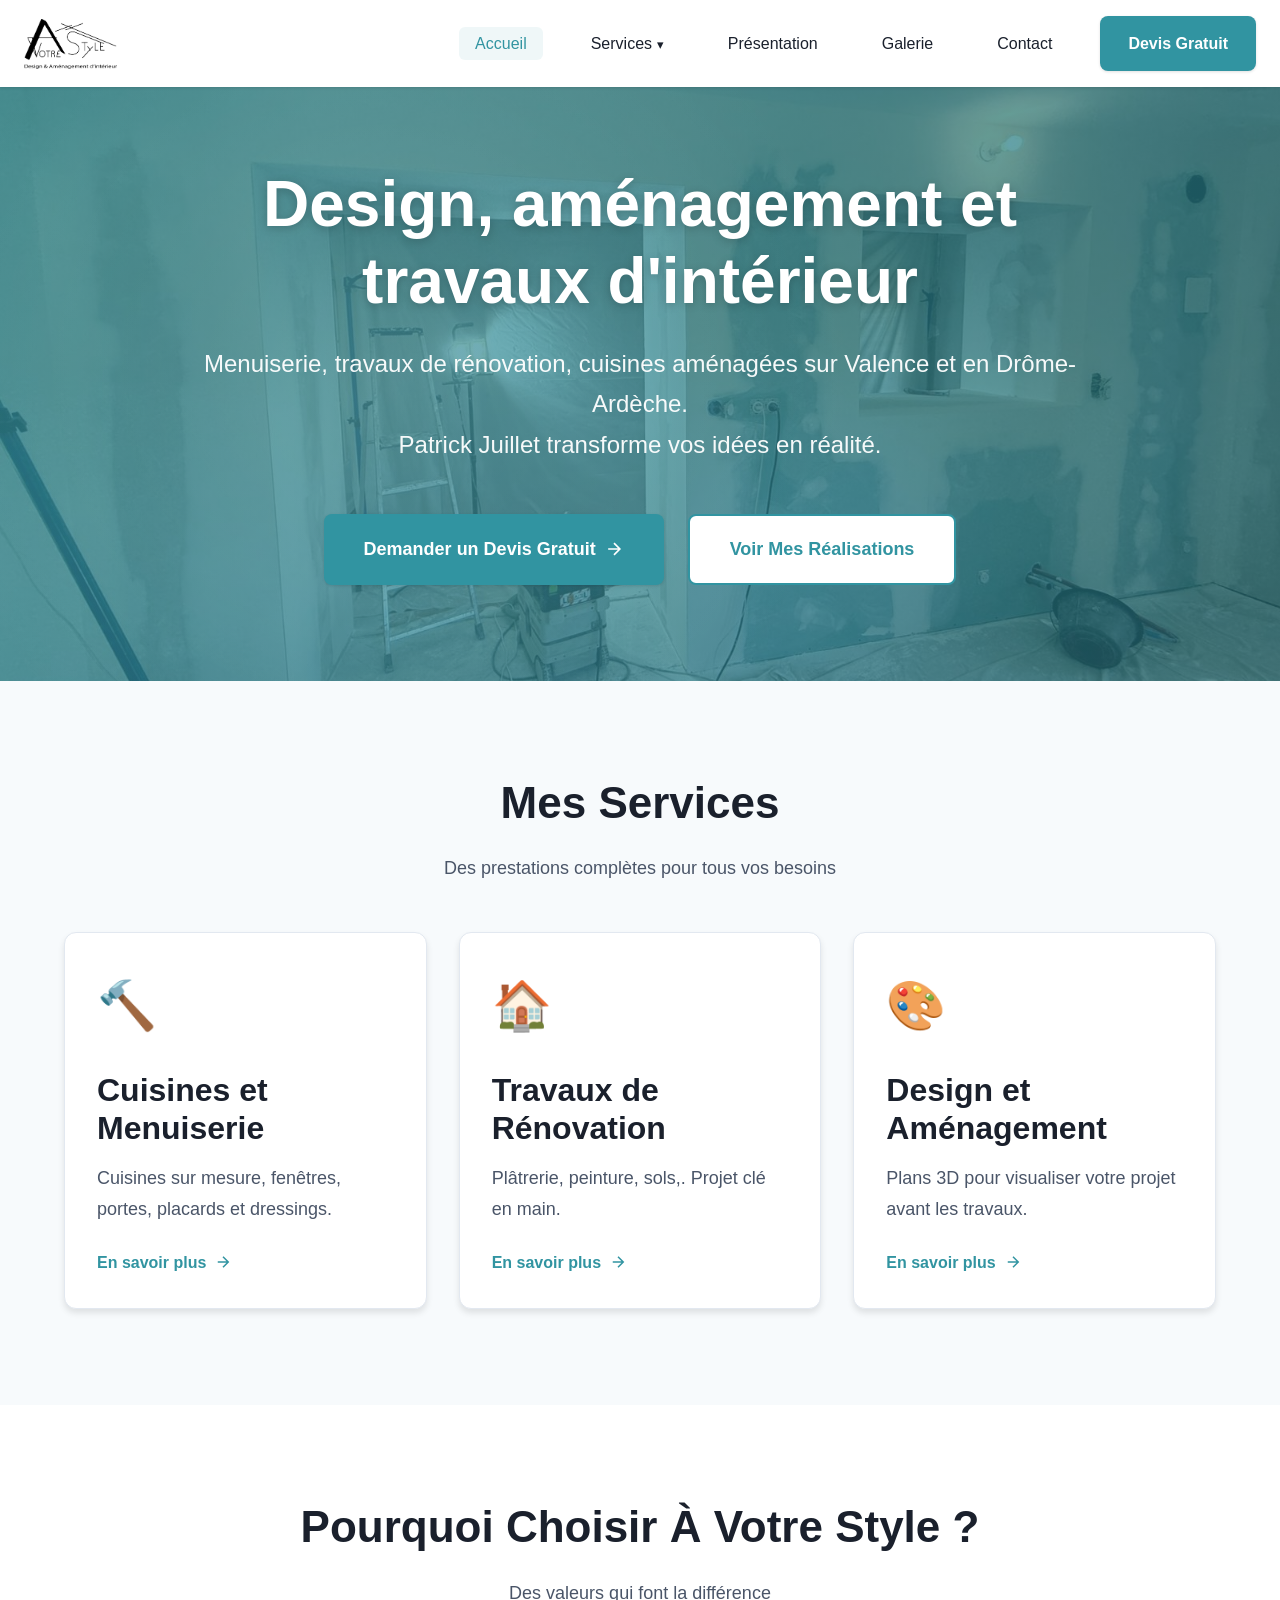
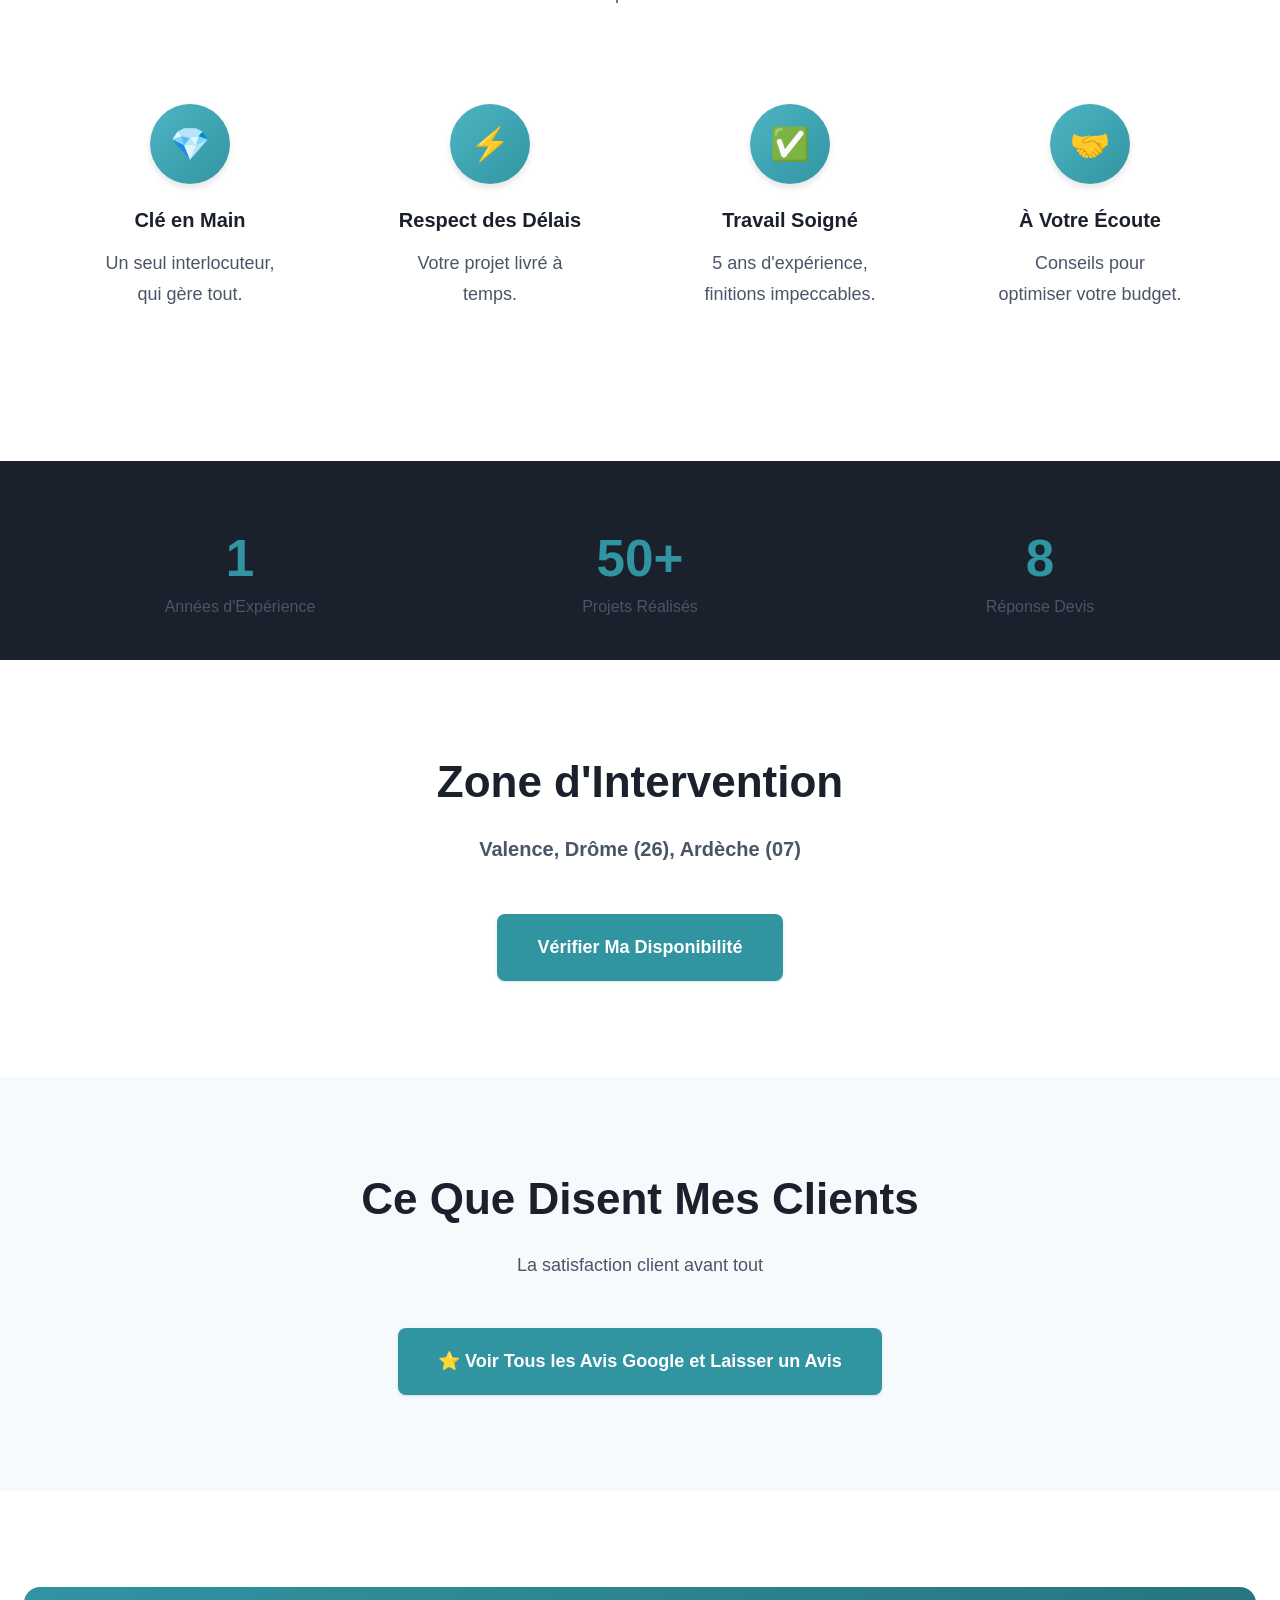
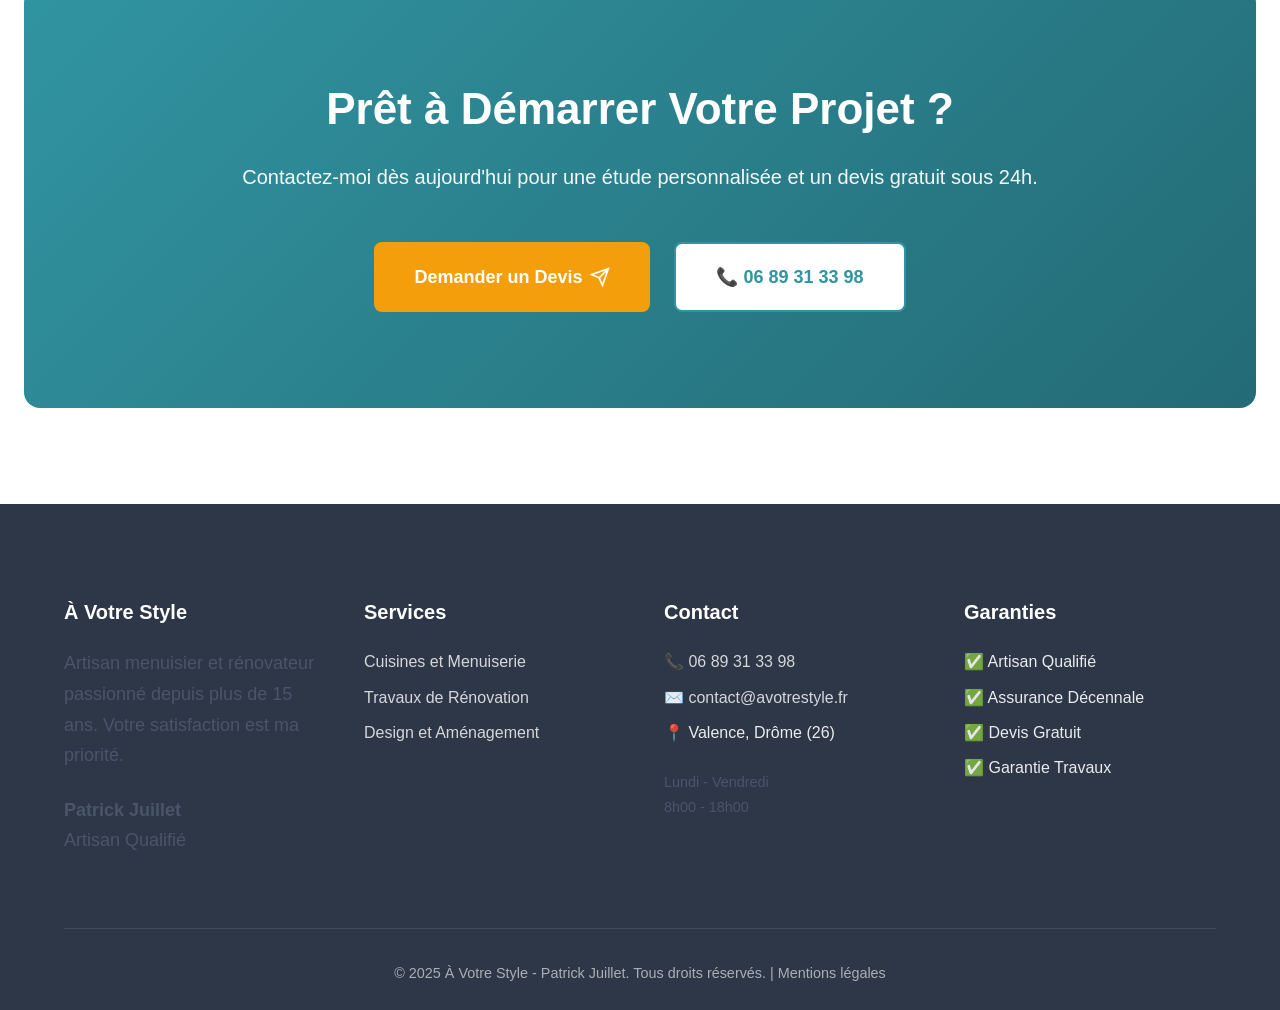
==== index.html @ 3bd9d460 "Initial commit — site statique avotrestyle.fr" ====
<!DOCTYPE html>
<html lang="fr">
<head>
    <meta charset="UTF-8">
    <meta name="viewport" content="width=device-width, initial-scale=1.0, viewport-fit=cover">
    <meta name="description" content="À Votre Style : Expert en rénovation intérieure, menuiserie sur mesure, conception de cuisines et aménagements à Valence (Drôme). Patrick Juillet vous accompagne de A à Z.">
    <meta name="theme-color" content="#3194a1">
    <title>À Votre Style | Artisan Rénovation & Menuiserie à Valence (Drôme)</title>
    
    <!-- DNS Prefetch & Preconnect pour performances -->
    <link rel="dns-prefetch" href="https://www.googletagmanager.com">
    <link rel="preconnect" href="https://www.googletagmanager.com" crossorigin>
    
    <!-- Preload CSS critique -->
    <link rel="preload" href="css/style.css" as="style">
    <link rel="stylesheet" href="css/style.css">
    
    <!-- SEO -->
    <link rel="sitemap" type="application/xml" href="/sitemap.xml">
    <link rel="canonical" href="https://www.avotrestyle.fr/">
    
    <!-- Google Analytics -->
    <script async src="https://www.googletagmanager.com/gtag/js?id=G-1D14PCKE79"></script>
    <script>
        window.dataLayer = window.dataLayer || [];
        function gtag(){dataLayer.push(arguments);}
        gtag('js', new Date());
        gtag('config', 'G-1D14PCKE79');
    </script>
</head>
<body>
    <!-- HEADER -->
    <header class="header" id="header">
        <nav class="nav-wrapper">
            <a href="index.html" class="logo">
                <img src="img/logo a votre style.png" alt="À Votre Style - Artisan Patrick Juillet" width="180" height="60" loading="eager">
            </a>
            
            <button class="menu-toggle" id="menuToggle" aria-label="Menu" aria-expanded="false">
                <span></span>
                <span></span>
                <span></span>
            </button>
            
            <ul class="nav-menu" id="navMenu">
                <li><a href="index.html" class="nav-link active">Accueil</a></li>
                <li class="nav-services">
                    <a href="#" class="nav-link">Services</a>
                    <div class="services-dropdown">
                        <a href="cuisine-menuiserie.html">Cuisines et Menuiserie</a>
                        <a href="travaux.html">Travaux de Rénovation</a>
                        <a href="design-amenagement.html">Design et Aménagement</a>
                    </div>
                </li>
                <li><a href="about.html" class="nav-link">Présentation</a></li>
                <li><a href="galerie.html" class="nav-link">Galerie</a></li>
                <li><a href="contact.html" class="nav-link">Contact</a></li>
                <li><a href="contact.html" class="btn btn-primary">Devis Gratuit</a></li>
            </ul>
        </nav>
    </header>

    <!-- HERO SECTION -->
    <section class="hero" style="min-height: 60vh;">
        <div class="hero-content">
            <h1 class="fade-in-up">Design, aménagement et travaux d'intérieur</h1>
            <p class="fade-in-up">Menuiserie, travaux de rénovation, cuisines aménagées sur Valence et en Drôme-Ardèche. <br>Patrick Juillet transforme vos idées en réalité.</p>
            <div class="hero-buttons fade-in-up">
                <a href="contact.html" class="btn btn-primary btn-large">
                    Demander un Devis Gratuit
                    <svg width="20" height="20" viewBox="0 0 24 24" fill="none" stroke="currentColor" stroke-width="2">
                        <path d="M5 12h14M12 5l7 7-7 7"/>
                    </svg>
                </a>
                <a href="galerie.html" class="btn btn-secondary btn-large">
                    Voir Mes Réalisations
                </a>
            </div>
        </div>
    </section>


    <!-- SERVICES SECTION -->
    <section class="section bg-light">
        <div class="container">
            <div class="text-center">
                <h2>Mes Services</h2>
                <p style="color: var(--gray); font-size: 1.125rem;">Des prestations complètes pour tous vos besoins</p>
            </div>
            
            <div class="cards-grid">
                <!-- Cuisines et Menuiserie -->
                <article class="card">
                    <span class="card-icon">🔨</span>
                    <h3>Cuisines et Menuiserie</h3>
                    <p>Cuisines sur mesure, fenêtres, portes, placards et dressings.</p>
                    <a href="cuisine-menuiserie.html" class="card-link">
                        En savoir plus
                        <svg width="18" height="18" viewBox="0 0 24 24" fill="none" stroke="currentColor" stroke-width="2">
                            <path d="M5 12h14M12 5l7 7-7 7"/>
                        </svg>
                    </a>
                </article>

                <!-- Travaux de Rénovation -->
                <article class="card">
                    <span class="card-icon">🏠</span>
                    <h3>Travaux de Rénovation</h3>
                    <p>Plâtrerie, peinture, sols,. Projet clé en main.</p>
                    <a href="travaux.html" class="card-link">
                        En savoir plus
                        <svg width="18" height="18" viewBox="0 0 24 24" fill="none" stroke="currentColor" stroke-width="2">
                            <path d="M5 12h14M12 5l7 7-7 7"/>
                        </svg>
                    </a>
                </article>

                <!-- Design et Aménagement -->
                <article class="card">
                    <span class="card-icon">🎨</span>
                    <h3>Design et Aménagement</h3>
                    <p>Plans 3D pour visualiser votre projet avant les travaux.</p>
                    <a href="design-amenagement.html" class="card-link">
                        En savoir plus
                        <svg width="18" height="18" viewBox="0 0 24 24" fill="none" stroke="currentColor" stroke-width="2">
                            <path d="M5 12h14M12 5l7 7-7 7"/>
                        </svg>
                    </a>
                </article>
            </div>
        </div>
    </section>

    <!-- AVANTAGES SECTION -->
    <section class="section">
        <div class="container">
            <div class="text-center">
                <h2>Pourquoi Choisir À Votre Style ?</h2>
                <p style="color: var(--gray); font-size: 1.125rem;">Des valeurs qui font la différence</p>
            </div>
            
            <div class="features-grid">
                <div class="feature">
                    <div class="feature-icon">💎</div>
                    <h3>Clé en Main</h3>
                    <p>Un seul interlocuteur, qui gère tout.</p>
                </div>
                
                <div class="feature">
                    <div class="feature-icon">⚡</div>
                    <h3>Respect des Délais</h3>
                    <p>Votre projet livré à temps.</p>
                </div>
                
                <div class="feature">
                    <div class="feature-icon">✅</div>
                    <h3>Travail Soigné</h3>
                    <p>5 ans d'expérience, finitions impeccables.</p>
                </div>
                
                <div class="feature">
                    <div class="feature-icon">🤝</div>
                    <h3>À Votre Écoute</h3>
                    <p>Conseils pour optimiser votre budget.</p>
                </div>
            </div>
        </div>
    </section>

    <!-- STATS SECTION -->
    <section class="section-sm bg-dark">
        <div class="container">
            <div class="stats-grid">
                <div class="stat">
                    <div class="stat-number">5</div>
                    <div class="stat-label">Années d'Expérience</div>
                </div>
                <div class="stat">
                    <div class="stat-number">+150</div>
                    <div class="stat-label">Projets Réalisés</div>
                </div>
                <div class="stat">
                    <div class="stat-number">24h</div>
                    <div class="stat-label">Réponse Devis</div>
                </div>
            </div>
        </div>
    </section>

    <!-- ZONE D'INTERVENTION -->
    <section class="section">
        <div class="container text-center">
            <h2>Zone d'Intervention</h2>
            <p style="font-size: 1.25rem; color: var(--gray); max-width: 700px; margin: 0 auto;">
                <strong>Valence, Drôme (26), Ardèche (07)</strong>
            </p>
            <div style="margin-top: var(--spacing-xl);">
                <a href="contact.html" class="btn btn-primary btn-large">Vérifier Ma Disponibilité</a>
            </div>
        </div>
    </section>

    <!-- TÉMOIGNAGES -->
    <section class="section bg-light">
        <div class="container">
            <div class="text-center">
                <h2>Ce Que Disent Mes Clients</h2>
                <p style="color: var(--gray); font-size: 1.125rem;">La satisfaction client avant tout</p>
            </div>
        
            
            <div style="text-align: center; margin-top: var(--spacing-xl);">
                <a href="https://share.google/YoFsb4uyt6JTvtIuO" target="_blank" rel="noopener noreferrer" class="btn btn-primary btn-large">
                    ⭐ Voir Tous les Avis Google et Laisser un Avis
                </a>
            </div>
        </div>
    </section>

    <!-- CTA FINAL -->
    <div class="cta-section">
        <div class="container">
            <h2>Prêt à Démarrer Votre Projet ?</h2>
            <p>Contactez-moi dès aujourd'hui pour une étude personnalisée et un devis gratuit sous 24h.</p>
            <div style="margin-top: var(--spacing-xl); display: flex; gap: var(--spacing-md); justify-content: center; flex-wrap: wrap;">
                <a href="contact.html" class="btn btn-accent btn-large">
                    Demander un Devis
                    <svg width="20" height="20" viewBox="0 0 24 24" fill="none" stroke="currentColor" stroke-width="2">
                        <path d="M22 2L11 13M22 2l-7 20-4-9-9-4 20-7z"/>
                    </svg>
                </a>
                <a href="tel:0689313398" class="btn btn-secondary btn-large">
                    📞 06 89 31 33 98
                </a>
            </div>
        </div>
    </div>

    <!-- FOOTER -->
    <footer class="footer">
        <div class="container">
            <div class="footer-grid">
                <div>
                    <h3>À Votre Style</h3>
                    <p>Artisan menuisier et rénovateur passionné depuis plus de 15 ans. Votre satisfaction est ma priorité.</p>
                    <p style="margin-top: var(--spacing-md);">
                        <strong>Patrick Juillet</strong><br>
                        Artisan Qualifié
                    </p>
                </div>
                
                <div>
                    <h3>Services</h3>
                    <ul>
                        <li><a href="cuisine-menuiserie.html">Cuisines et Menuiserie</a></li>
                        <li><a href="travaux.html">Travaux de Rénovation</a></li>
                        <li><a href="design-amenagement.html">Design et Aménagement</a></li>
                    </ul>
                </div>
                
                <div>
                    <h3>Contact</h3>
                    <ul>
                        <li>📞 <a href="tel:0689313398">06 89 31 33 98</a></li>
                        <li>✉️ <a href="mailto:contact@avotrestyle.fr">contact@avotrestyle.fr</a></li>
                        <li>📍 Valence, Drôme (26)</li>
                    </ul>
                    <p style="margin-top: var(--spacing-md); font-size: 0.9rem;">
                        Lundi - Vendredi<br>
                        8h00 - 18h00
                    </p>
                </div>
                
                <div>
                    <h3>Garanties</h3>
                    <ul>
                        <li>✅ Artisan Qualifié</li>
                        <li>✅ Assurance Décennale</li>
                        <li>✅ Devis Gratuit</li>
                        <li>✅ Garantie Travaux</li>
                    </ul>
                </div>
            </div>
            
            <div class="footer-bottom">
                &copy; 2025 À Votre Style - Patrick Juillet. Tous droits réservés. | 
                <a href="mentions-legales.html" style="color: rgba(255,255,255,0.6);">Mentions légales</a>
            </div>
        </div>
    </footer>

    <!-- JavaScript avec defer pour performance -->
    <script src="js/main.js" defer></script>
</body>
</html>
---- css/style.css ----
/* =============================================
   À VOTRE STYLE V2 - CSS MODERNE & RESPONSIVE
   Design professionnel pour augmenter les conversions
   ============================================= */

/* ===== RESET & BASE ===== */
* {
    margin: 0;
    padding: 0;
    box-sizing: border-box;
}

:root {
    /* Palette de couleurs professionnelle */
    --primary: #3194a1;
    --primary-dark: #236b76;
    --primary-light: #4eb5c4;
    --accent: #f59e0b;
    --dark: #1a202c;
    --gray-dark: #2d3748;
    --gray: #4a5568;
    --gray-light: #cbd5e0;
    --gray-lighter: #e2e8f0;
    --white: #ffffff;
    --bg-light: #f7fafc;
    --success: #10b981;
    
    /* Typographie */
    --font-main: 'Inter', -apple-system, BlinkMacSystemFont, 'Segoe UI', sans-serif;
    --font-heading: 'Inter', -apple-system, BlinkMacSystemFont, 'Segoe UI', sans-serif;
    
    /* Espacements */
    --spacing-xs: 0.5rem;
    --spacing-sm: 1rem;
    --spacing-md: 1.5rem;
    --spacing-lg: 2rem;
    --spacing-xl: 3rem;
    --spacing-2xl: 4rem;
    --spacing-3xl: 6rem;
    
    /* Ombres */
    --shadow-sm: 0 1px 3px rgba(0,0,0,0.12);
    --shadow-md: 0 4px 6px rgba(0,0,0,0.1);
    --shadow-lg: 0 10px 25px rgba(0,0,0,0.15);
    --shadow-xl: 0 20px 40px rgba(0,0,0,0.2);
    
    /* Transitions */
    --transition: all 0.3s cubic-bezier(0.4, 0, 0.2, 1);
}

html {
    scroll-behavior: smooth;
    font-size: 16px;
}

body {
    font-family: var(--font-main);
    color: var(--dark);
    line-height: 1.7;
    -webkit-font-smoothing: antialiased;
    -moz-osx-font-smoothing: grayscale;
    overflow-x: hidden;
    text-rendering: optimizeLegibility;
}

/* Performance optimizations */
img {
    max-width: 100%;
    height: auto;
    display: block;
}

/* ===== TYPOGRAPHIE ===== */
h1, h2, h3, h4, h5, h6 {
    font-family: var(--font-heading);
    font-weight: 700;
    line-height: 1.2;
    color: var(--dark);
    margin-bottom: var(--spacing-md);
}

h1 {
    font-size: clamp(2rem, 5vw, 3.5rem);
}

h2 {
    font-size: clamp(1.75rem, 4vw, 2.75rem);
}

h3 {
    font-size: clamp(1.5rem, 3vw, 2rem);
}

h4 {
    font-size: clamp(1.25rem, 2.5vw, 1.5rem);
}

p {
    margin-bottom: var(--spacing-md);
    font-size: clamp(1rem, 1.5vw, 1.125rem);
    color: var(--gray);
}

a {
    color: var(--primary);
    text-decoration: none;
    transition: var(--transition);
}

a:hover {
    color: var(--primary-dark);
}

/* ===== UTILITAIRES ===== */
.container {
    width: 100%;
    max-width: 1200px;
    margin: 0 auto;
    padding: 0 var(--spacing-md);
}

.container-wide {
    max-width: 1400px;
}

.text-center {
    text-align: center;
}

.section {
    padding: var(--spacing-3xl) 0;
}

.section-sm {
    padding: var(--spacing-md) 0;
}

.bg-light {
    background-color: var(--bg-light);
}

.bg-dark {
    background-color: var(--dark);
    color: var(--white);
}

.bg-dark h1, .bg-dark h2, .bg-dark h3,
.bg-dark h4, .bg-dark h5, .bg-dark h6 {
    color: var(--white);
}

.bg-dark p {
    color: rgba(255,255,255,0.9);
}

/* ===== HEADER & NAVIGATION ===== */
.header {
    position: fixed;
    top: 0;
    left: 0;
    width: 100%;
    z-index: 1000;
    background: var(--white);
    box-shadow: var(--shadow-sm);
    transition: var(--transition);
}

.header.scrolled {
    box-shadow: var(--shadow-md);
}

.nav-wrapper {
    display: flex;
    justify-content: space-between;
    align-items: center;
    padding: var(--spacing-sm) var(--spacing-md);
    max-width: 1400px;
    margin: 0 auto;
}

.logo {
    height: 50px;
    width: auto;
    display: block;
}

.logo img {
    height: 100%;
    width: auto;
    object-fit: contain;
}

.nav-menu {
    display: flex;
    gap: var(--spacing-lg);
    align-items: center;
    list-style: none;
}

.nav-link {
    font-weight: 500;
    color: var(--dark);
    padding: var(--spacing-xs) var(--spacing-sm);
    border-radius: 6px;
    transition: var(--transition);
    position: relative;
}

.nav-link:hover,
.nav-link.active {
    color: var(--primary);
    background: rgba(49, 148, 161, 0.08);
}

/* Dropdown Services */
.nav-services {
    position: relative;
}

.nav-services > .nav-link::after {
    content: '▾';
    margin-left: 0.3rem;
    font-size: 0.8rem;
}

.services-dropdown {
    position: absolute;
    top: 100%;
    left: 0;
    background: var(--white);
    box-shadow: var(--shadow-lg);
    border-radius: 8px;
    padding: var(--spacing-sm);
    min-width: 250px;
    opacity: 0;
    visibility: hidden;
    transform: translateY(-10px);
    transition: var(--transition);
    margin-top: var(--spacing-xs);
}

.nav-services:hover .services-dropdown {
    opacity: 1;
    visibility: visible;
    transform: translateY(0);
}

.services-dropdown a {
    display: block;
    padding: var(--spacing-sm);
    border-radius: 6px;
    color: var(--dark);
    font-weight: 500;
    transition: var(--transition);
}

.services-dropdown a:hover {
    background: var(--bg-light);
    color: var(--primary);
    transform: translateX(4px);
}

/* Menu Mobile */
.menu-toggle {
    display: none;
    flex-direction: column;
    gap: 5px;
    background: none;
    border: none;
    cursor: pointer;
    padding: var(--spacing-xs);
}

.menu-toggle span {
    width: 28px;
    height: 3px;
    background: var(--dark);
    border-radius: 3px;
    transition: var(--transition);
}

.menu-toggle.active span:nth-child(1) {
    transform: rotate(45deg) translateY(8px);
}

.menu-toggle.active span:nth-child(2) {
    opacity: 0;
}

.menu-toggle.active span:nth-child(3) {
    transform: rotate(-45deg) translateY(-8px);
}

/* ===== BOUTONS ===== */
.btn {
    display: inline-flex;
    align-items: center;
    gap: var(--spacing-xs);
    padding: 0.875rem 1.75rem;
    font-weight: 600;
    border-radius: 8px;
    cursor: pointer;
    border: none;
    font-size: 1rem;
    transition: var(--transition);
    text-align: center;
    text-decoration: none;
}

.btn-primary {
    background: var(--primary);
    color: var(--white);
    box-shadow: var(--shadow-sm);
}

.btn-primary:hover {
    background: var(--primary-dark);
    transform: translateY(-2px);
    box-shadow: var(--shadow-md);
    color: var(--white);
}

.btn-secondary {
    background: var(--white);
    color: var(--primary);
    border: 2px solid var(--primary);
}

.btn-secondary:hover {
    background: var(--primary);
    color: var(--white);
    transform: translateY(-2px);
}

.btn-accent {
    background: var(--accent);
    color: var(--white);
}

.btn-accent:hover {
    background: #d97706;
    transform: translateY(-2px);
    color: var(--white);
}

.btn-large {
    padding: 1.125rem 2.5rem;
    font-size: 1.125rem;
}

/* ===== HERO SECTION ===== */
.hero {
    min-height: 60vh;
    display: flex;
    align-items: center;
    justify-content: center;
    position: relative;
    background: linear-gradient(135deg, rgba(49, 148, 161, 0.75) 0%, rgba(35, 107, 118, 0.7) 100%),
                url('../img/travaux/1.jpeg') center/cover no-repeat;
    color: var(--white);
    text-align: center;
    padding: var(--spacing-3xl) var(--spacing-md);
    margin-top: 70px;
}

.hero::before {
    content: '';
    position: absolute;
    top: 0;
    left: 0;
    right: 0;
    bottom: 0;
    background: radial-gradient(circle at 30% 50%, rgba(255,255,255,0.1) 0%, transparent 50%);
}

.hero-content {
    position: relative;
    z-index: 1;
    max-width: 900px;
}

.hero h1 {
    color: var(--white);
    font-size: clamp(2.5rem, 6vw, 4rem);
    margin-bottom: var(--spacing-md);
    text-shadow: 0 2px 10px rgba(0,0,0,0.2);
}

.hero p {
    color: rgba(255,255,255,0.95);
    font-size: clamp(1.125rem, 2vw, 1.5rem);
    margin-bottom: var(--spacing-xl);
}

.hero-buttons {
    display: flex;
    gap: var(--spacing-md);
    justify-content: center;
    flex-wrap: wrap;
}

/* ===== CARDS ===== */
.cards-grid {
    display: grid;
    grid-template-columns: repeat(auto-fit, minmax(280px, 1fr));
    gap: var(--spacing-lg);
    margin-top: var(--spacing-xl);
}

.card {
    background: var(--white);
    border-radius: 12px;
    padding: var(--spacing-lg);
    box-shadow: var(--shadow-md);
    transition: var(--transition);
    border: 1px solid var(--gray-lighter);
}

.card:hover {
    transform: translateY(-8px);
    box-shadow: var(--shadow-xl);
}

.card-icon {
    font-size: 3rem;
    margin-bottom: var(--spacing-md);
    display: block;
}

.card h3 {
    color: var(--dark);
    margin-bottom: var(--spacing-sm);
}

.card p {
    color: var(--gray);
    margin-bottom: var(--spacing-md);
}

.card-link {
    display: inline-flex;
    align-items: center;
    gap: 0.5rem;
    color: var(--primary);
    font-weight: 600;
    transition: var(--transition);
}

.card-link:hover {
    gap: 0.75rem;
}

.card-link svg {
    width: 18px;
    height: 18px;
}

/* ===== FEATURES / AVANTAGES ===== */
.features-grid {
    display: grid;
    grid-template-columns: repeat(auto-fit, minmax(250px, 1fr));
    gap: var(--spacing-xl);
    margin-top: var(--spacing-2xl);
}

.feature {
    text-align: center;
    padding: var(--spacing-lg);
}

.feature-icon {
    width: 80px;
    height: 80px;
    background: linear-gradient(135deg, var(--primary-light), var(--primary));
    border-radius: 50%;
    display: flex;
    align-items: center;
    justify-content: center;
    margin: 0 auto var(--spacing-md);
    font-size: 2rem;
    color: var(--white);
    box-shadow: var(--shadow-md);
}

.feature h3 {
    font-size: 1.25rem;
    margin-bottom: var(--spacing-sm);
}

/* ===== GALERIE ===== */
.gallery-grid {
    display: grid;
    grid-template-columns: repeat(auto-fill, minmax(300px, 1fr));
    gap: var(--spacing-md);
    margin-top: var(--spacing-xl);
}

.gallery-item {
    position: relative;
    overflow: hidden;
    border-radius: 12px;
    aspect-ratio: 4/3;
    cursor: pointer;
    box-shadow: var(--shadow-md);
    will-change: transform;
}

.gallery-item img {
    width: 100%;
    height: 100%;
    object-fit: cover;
    transition: transform 0.3s cubic-bezier(0.4, 0, 0.2, 1);
    will-change: transform;
}

.gallery-item:hover img {
    transform: scale(1.05);
}

.gallery-overlay {
    position: absolute;
    bottom: 0;
    left: 0;
    right: 0;
    background: linear-gradient(to top, rgba(0,0,0,0.8), transparent);
    padding: var(--spacing-md);
    color: var(--white);
    transform: translateY(100%);
    transition: var(--transition);
}

.gallery-item:hover .gallery-overlay {
    transform: translateY(0);
}

/* ===== FORMULAIRE DE CONTACT ===== */
.form-group {
    margin-bottom: var(--spacing-md);
}

.form-group label {
    display: block;
    font-weight: 600;
    margin-bottom: var(--spacing-xs);
    color: var(--dark);
}

.form-control {
    width: 100%;
    padding: 0.875rem 1rem;
    border: 2px solid var(--gray-lighter);
    border-radius: 8px;
    font-size: 1rem;
    font-family: var(--font-main);
    transition: var(--transition);
    background: var(--white);
}

.form-control:focus {
    outline: none;
    border-color: var(--primary);
    box-shadow: 0 0 0 3px rgba(49, 148, 161, 0.1);
}

textarea.form-control {
    min-height: 150px;
    resize: vertical;
}

select.form-control {
    cursor: pointer;
    appearance: none;
    background-image: url("data:image/svg+xml,%3Csvg xmlns='http://www.w3.org/2000/svg' width='12' height='12' viewBox='0 0 12 12'%3E%3Cpath fill='%234a5568' d='M6 9L1 4h10z'/%3E%3C/svg%3E");
    background-repeat: no-repeat;
    background-position: right 1rem center;
    padding-right: 2.5rem;
}

/* ===== STATS / CHIFFRES CLÉS ===== */
.stats-grid {
    display: grid;
    grid-template-columns: repeat(auto-fit, minmax(200px, 1fr));
    gap: var(--spacing-xl);
    margin-top: var(--spacing-lg);
}

.stat {
    text-align: center;
    padding: var(--spacing-sm);
}

.stat-number {
    font-size: clamp(2.5rem, 4vw, 3.5rem);
    font-weight: 700;
    color: var(--primary);
    line-height: 1;
    margin-bottom: var(--spacing-xs);
}

.stat-label {
    font-size: 1rem;
    color: var(--gray);
    font-weight: 500;
}

/* ===== TÉMOIGNAGES ===== */
.testimonials {
    display: grid;
    grid-template-columns: repeat(auto-fit, minmax(300px, 1fr));
    gap: var(--spacing-lg);
    margin-top: var(--spacing-xl);
}

.testimonial {
    background: var(--white);
    padding: var(--spacing-lg);
    border-radius: 12px;
    box-shadow: var(--shadow-md);
    position: relative;
}

.testimonial::before {
    content: '"';
    position: absolute;
    top: -10px;
    left: 20px;
    font-size: 4rem;
    color: var(--primary);
    opacity: 0.2;
    font-family: Georgia, serif;
}

.testimonial-text {
    font-style: italic;
    margin-bottom: var(--spacing-md);
    color: var(--gray-dark);
}

.testimonial-author {
    font-weight: 600;
    color: var(--dark);
}

.testimonial-role {
    font-size: 0.9rem;
    color: var(--gray);
}

/* ===== CTA SECTION ===== */
.cta-section {
    background: linear-gradient(135deg, var(--primary), var(--primary-dark));
    color: var(--white);
    text-align: center;
    padding: var(--spacing-3xl) var(--spacing-md);
    border-radius: 16px;
    margin: var(--spacing-3xl) var(--spacing-md);
}

.cta-section h2 {
    color: var(--white);
}

.cta-section p {
    color: rgba(255,255,255,0.95);
    font-size: 1.25rem;
}

/* ===== FOOTER ===== */
.footer {
    background: var(--gray-dark);
    color: rgba(255,255,255,0.9);
    padding: var(--spacing-3xl) 0 var(--spacing-md);
}

.footer-grid {
    display: grid;
    grid-template-columns: repeat(auto-fit, minmax(250px, 1fr));
    gap: var(--spacing-xl);
    margin-bottom: var(--spacing-xl);
}

.footer h3 {
    color: var(--white);
    font-size: 1.25rem;
    margin-bottom: var(--spacing-md);
}

.footer ul {
    list-style: none;
}

.footer ul li {
    margin-bottom: var(--spacing-xs);
}

.footer a {
    color: rgba(255,255,255,0.8);
    transition: var(--transition);
}

.footer a:hover {
    color: var(--primary-light);
}

.footer-bottom {
    text-align: center;
    padding-top: var(--spacing-lg);
    border-top: 1px solid rgba(255,255,255,0.1);
    color: rgba(255,255,255,0.6);
    font-size: 0.9rem;
}

/* ===== ANIMATIONS ===== */
@keyframes fadeInUp {
    from {
        opacity: 0;
        transform: translateY(30px);
    }
    to {
        opacity: 1;
        transform: translateY(0);
    }
}

.fade-in-up {
    animation: fadeInUp 0.6s ease-out;
}

/* ===== RESPONSIVE DESIGN ===== */
@media (max-width: 1024px) {
    :root {
        --spacing-3xl: 4rem;
    }
    
    .nav-menu {
        gap: var(--spacing-md);
    }
}

@media (max-width: 768px) {
    :root {
        --spacing-3xl: 3rem;
        --spacing-2xl: 2.5rem;
    }
    
    .menu-toggle {
        display: flex;
    }
    
    .nav-menu {
        position: fixed;
        top: 70px;
        left: 0;
        right: 0;
        background: var(--white);
        flex-direction: column;
        padding: var(--spacing-lg);
        box-shadow: var(--shadow-lg);
        transform: translateX(-100%);
        transition: var(--transition);
        max-height: calc(100vh - 70px);
        overflow-y: auto;
    }
    
    .nav-menu.active {
        transform: translateX(0);
    }
    
    .services-dropdown {
        position: static;
        opacity: 1;
        visibility: visible;
        transform: none;
        box-shadow: none;
        margin-top: var(--spacing-sm);
        padding-left: var(--spacing-md);
        background: var(--bg-light);
        display: none;
    }
    
    .nav-services.active .services-dropdown {
        display: block;
    }
    
    .hero {
        min-height: 50vh;
        margin-top: 70px;
    }
    
    .hero-buttons {
        flex-direction: column;
    }
    
    .btn {
        width: 100%;
        justify-content: center;
    }
    
    .cards-grid {
        grid-template-columns: 1fr;
    }
    
    .gallery-grid {
        grid-template-columns: 1fr;
    }
}

@media (max-width: 480px) {
    :root {
        font-size: 14px;
    }
    
    .container {
        padding: 0 var(--spacing-sm);
    }
    
    .logo {
        height: 40px;
    }
    
    .section {
        padding: var(--spacing-2xl) 0;
    }
}

/* ===== ACCESSIBILITÉ ===== */
.sr-only {
    position: absolute;
    width: 1px;
    height: 1px;
    padding: 0;
    margin: -1px;
    overflow: hidden;
    clip: rect(0,0,0,0);
    border: 0;
}

:focus-visible {
    outline: 3px solid var(--primary);
    outline-offset: 2px;
}

/* ===== OPTIMISATIONS PERFORMANCE ===== */
img {
    max-width: 100%;
    height: auto;
    display: block;
}

.lazy {
    opacity: 0;
    transition: opacity 0.3s;
}

.lazy.loaded {
    opacity: 1;
}
---- css/style.css ----
/* =============================================
   À VOTRE STYLE V2 - CSS MODERNE & RESPONSIVE
   Design professionnel pour augmenter les conversions
   ============================================= */

/* ===== RESET & BASE ===== */
* {
    margin: 0;
    padding: 0;
    box-sizing: border-box;
}

:root {
    /* Palette de couleurs professionnelle */
    --primary: #3194a1;
    --primary-dark: #236b76;
    --primary-light: #4eb5c4;
    --accent: #f59e0b;
    --dark: #1a202c;
    --gray-dark: #2d3748;
    --gray: #4a5568;
    --gray-light: #cbd5e0;
    --gray-lighter: #e2e8f0;
    --white: #ffffff;
    --bg-light: #f7fafc;
    --success: #10b981;
    
    /* Typographie */
    --font-main: 'Inter', -apple-system, BlinkMacSystemFont, 'Segoe UI', sans-serif;
    --font-heading: 'Inter', -apple-system, BlinkMacSystemFont, 'Segoe UI', sans-serif;
    
    /* Espacements */
    --spacing-xs: 0.5rem;
    --spacing-sm: 1rem;
    --spacing-md: 1.5rem;
    --spacing-lg: 2rem;
    --spacing-xl: 3rem;
    --spacing-2xl: 4rem;
    --spacing-3xl: 6rem;
    
    /* Ombres */
    --shadow-sm: 0 1px 3px rgba(0,0,0,0.12);
    --shadow-md: 0 4px 6px rgba(0,0,0,0.1);
    --shadow-lg: 0 10px 25px rgba(0,0,0,0.15);
    --shadow-xl: 0 20px 40px rgba(0,0,0,0.2);
    
    /* Transitions */
    --transition: all 0.3s cubic-bezier(0.4, 0, 0.2, 1);
}

html {
    scroll-behavior: smooth;
    font-size: 16px;
}

body {
    font-family: var(--font-main);
    color: var(--dark);
    line-height: 1.7;
    -webkit-font-smoothing: antialiased;
    -moz-osx-font-smoothing: grayscale;
    overflow-x: hidden;
    text-rendering: optimizeLegibility;
}

/* Performance optimizations */
img {
    max-width: 100%;
    height: auto;
    display: block;
}

/* ===== TYPOGRAPHIE ===== */
h1, h2, h3, h4, h5, h6 {
    font-family: var(--font-heading);
    font-weight: 700;
    line-height: 1.2;
    color: var(--dark);
    margin-bottom: var(--spacing-md);
}

h1 {
    font-size: clamp(2rem, 5vw, 3.5rem);
}

h2 {
    font-size: clamp(1.75rem, 4vw, 2.75rem);
}

h3 {
    font-size: clamp(1.5rem, 3vw, 2rem);
}

h4 {
    font-size: clamp(1.25rem, 2.5vw, 1.5rem);
}

p {
    margin-bottom: var(--spacing-md);
    font-size: clamp(1rem, 1.5vw, 1.125rem);
    color: var(--gray);
}

a {
    color: var(--primary);
    text-decoration: none;
    transition: var(--transition);
}

a:hover {
    color: var(--primary-dark);
}

/* ===== UTILITAIRES ===== */
.container {
    width: 100%;
    max-width: 1200px;
    margin: 0 auto;
    padding: 0 var(--spacing-md);
}

.container-wide {
    max-width: 1400px;
}

.text-center {
    text-align: center;
}

.section {
    padding: var(--spacing-3xl) 0;
}

.section-sm {
    padding: var(--spacing-md) 0;
}

.bg-light {
    background-color: var(--bg-light);
}

.bg-dark {
    background-color: var(--dark);
    color: var(--white);
}

.bg-dark h1, .bg-dark h2, .bg-dark h3,
.bg-dark h4, .bg-dark h5, .bg-dark h6 {
    color: var(--white);
}

.bg-dark p {
    color: rgba(255,255,255,0.9);
}

/* ===== HEADER & NAVIGATION ===== */
.header {
    position: fixed;
    top: 0;
    left: 0;
    width: 100%;
    z-index: 1000;
    background: var(--white);
    box-shadow: var(--shadow-sm);
    transition: var(--transition);
}

.header.scrolled {
    box-shadow: var(--shadow-md);
}

.nav-wrapper {
    display: flex;
    justify-content: space-between;
    align-items: center;
    padding: var(--spacing-sm) var(--spacing-md);
    max-width: 1400px;
    margin: 0 auto;
}

.logo {
    height: 50px;
    width: auto;
    display: block;
}

.logo img {
    height: 100%;
    width: auto;
    object-fit: contain;
}

.nav-menu {
    display: flex;
    gap: var(--spacing-lg);
    align-items: center;
    list-style: none;
}

.nav-link {
    font-weight: 500;
    color: var(--dark);
    padding: var(--spacing-xs) var(--spacing-sm);
    border-radius: 6px;
    transition: var(--transition);
    position: relative;
}

.nav-link:hover,
.nav-link.active {
    color: var(--primary);
    background: rgba(49, 148, 161, 0.08);
}

/* Dropdown Services */
.nav-services {
    position: relative;
}

.nav-services > .nav-link::after {
    content: '▾';
    margin-left: 0.3rem;
    font-size: 0.8rem;
}

.services-dropdown {
    position: absolute;
    top: 100%;
    left: 0;
    background: var(--white);
    box-shadow: var(--shadow-lg);
    border-radius: 8px;
    padding: var(--spacing-sm);
    min-width: 250px;
    opacity: 0;
    visibility: hidden;
    transform: translateY(-10px);
    transition: var(--transition);
    margin-top: var(--spacing-xs);
}

.nav-services:hover .services-dropdown {
    opacity: 1;
    visibility: visible;
    transform: translateY(0);
}

.services-dropdown a {
    display: block;
    padding: var(--spacing-sm);
    border-radius: 6px;
    color: var(--dark);
    font-weight: 500;
    transition: var(--transition);
}

.services-dropdown a:hover {
    background: var(--bg-light);
    color: var(--primary);
    transform: translateX(4px);
}

/* Menu Mobile */
.menu-toggle {
    display: none;
    flex-direction: column;
    gap: 5px;
    background: none;
    border: none;
    cursor: pointer;
    padding: var(--spacing-xs);
}

.menu-toggle span {
    width: 28px;
    height: 3px;
    background: var(--dark);
    border-radius: 3px;
    transition: var(--transition);
}

.menu-toggle.active span:nth-child(1) {
    transform: rotate(45deg) translateY(8px);
}

.menu-toggle.active span:nth-child(2) {
    opacity: 0;
}

.menu-toggle.active span:nth-child(3) {
    transform: rotate(-45deg) translateY(-8px);
}

/* ===== BOUTONS ===== */
.btn {
    display: inline-flex;
    align-items: center;
    gap: var(--spacing-xs);
    padding: 0.875rem 1.75rem;
    font-weight: 600;
    border-radius: 8px;
    cursor: pointer;
    border: none;
    font-size: 1rem;
    transition: var(--transition);
    text-align: center;
    text-decoration: none;
}

.btn-primary {
    background: var(--primary);
    color: var(--white);
    box-shadow: var(--shadow-sm);
}

.btn-primary:hover {
    background: var(--primary-dark);
    transform: translateY(-2px);
    box-shadow: var(--shadow-md);
    color: var(--white);
}

.btn-secondary {
    background: var(--white);
    color: var(--primary);
    border: 2px solid var(--primary);
}

.btn-secondary:hover {
    background: var(--primary);
    color: var(--white);
    transform: translateY(-2px);
}

.btn-accent {
    background: var(--accent);
    color: var(--white);
}

.btn-accent:hover {
    background: #d97706;
    transform: translateY(-2px);
    color: var(--white);
}

.btn-large {
    padding: 1.125rem 2.5rem;
    font-size: 1.125rem;
}

/* ===== HERO SECTION ===== */
.hero {
    min-height: 60vh;
    display: flex;
    align-items: center;
    justify-content: center;
    position: relative;
    background: linear-gradient(135deg, rgba(49, 148, 161, 0.75) 0%, rgba(35, 107, 118, 0.7) 100%),
                url('../img/travaux/1.jpeg') center/cover no-repeat;
    color: var(--white);
    text-align: center;
    padding: var(--spacing-3xl) var(--spacing-md);
    margin-top: 70px;
}

.hero::before {
    content: '';
    position: absolute;
    top: 0;
    left: 0;
    right: 0;
    bottom: 0;
    background: radial-gradient(circle at 30% 50%, rgba(255,255,255,0.1) 0%, transparent 50%);
}

.hero-content {
    position: relative;
    z-index: 1;
    max-width: 900px;
}

.hero h1 {
    color: var(--white);
    font-size: clamp(2.5rem, 6vw, 4rem);
    margin-bottom: var(--spacing-md);
    text-shadow: 0 2px 10px rgba(0,0,0,0.2);
}

.hero p {
    color: rgba(255,255,255,0.95);
    font-size: clamp(1.125rem, 2vw, 1.5rem);
    margin-bottom: var(--spacing-xl);
}

.hero-buttons {
    display: flex;
    gap: var(--spacing-md);
    justify-content: center;
    flex-wrap: wrap;
}

/* ===== CARDS ===== */
.cards-grid {
    display: grid;
    grid-template-columns: repeat(auto-fit, minmax(280px, 1fr));
    gap: var(--spacing-lg);
    margin-top: var(--spacing-xl);
}

.card {
    background: var(--white);
    border-radius: 12px;
    padding: var(--spacing-lg);
    box-shadow: var(--shadow-md);
    transition: var(--transition);
    border: 1px solid var(--gray-lighter);
}

.card:hover {
    transform: translateY(-8px);
    box-shadow: var(--shadow-xl);
}

.card-icon {
    font-size: 3rem;
    margin-bottom: var(--spacing-md);
    display: block;
}

.card h3 {
    color: var(--dark);
    margin-bottom: var(--spacing-sm);
}

.card p {
    color: var(--gray);
    margin-bottom: var(--spacing-md);
}

.card-link {
    display: inline-flex;
    align-items: center;
    gap: 0.5rem;
    color: var(--primary);
    font-weight: 600;
    transition: var(--transition);
}

.card-link:hover {
    gap: 0.75rem;
}

.card-link svg {
    width: 18px;
    height: 18px;
}

/* ===== FEATURES / AVANTAGES ===== */
.features-grid {
    display: grid;
    grid-template-columns: repeat(auto-fit, minmax(250px, 1fr));
    gap: var(--spacing-xl);
    margin-top: var(--spacing-2xl);
}

.feature {
    text-align: center;
    padding: var(--spacing-lg);
}

.feature-icon {
    width: 80px;
    height: 80px;
    background: linear-gradient(135deg, var(--primary-light), var(--primary));
    border-radius: 50%;
    display: flex;
    align-items: center;
    justify-content: center;
    margin: 0 auto var(--spacing-md);
    font-size: 2rem;
    color: var(--white);
    box-shadow: var(--shadow-md);
}

.feature h3 {
    font-size: 1.25rem;
    margin-bottom: var(--spacing-sm);
}

/* ===== GALERIE ===== */
.gallery-grid {
    display: grid;
    grid-template-columns: repeat(auto-fill, minmax(300px, 1fr));
    gap: var(--spacing-md);
    margin-top: var(--spacing-xl);
}

.gallery-item {
    position: relative;
    overflow: hidden;
    border-radius: 12px;
    aspect-ratio: 4/3;
    cursor: pointer;
    box-shadow: var(--shadow-md);
    will-change: transform;
}

.gallery-item img {
    width: 100%;
    height: 100%;
    object-fit: cover;
    transition: transform 0.3s cubic-bezier(0.4, 0, 0.2, 1);
    will-change: transform;
}

.gallery-item:hover img {
    transform: scale(1.05);
}

.gallery-overlay {
    position: absolute;
    bottom: 0;
    left: 0;
    right: 0;
    background: linear-gradient(to top, rgba(0,0,0,0.8), transparent);
    padding: var(--spacing-md);
    color: var(--white);
    transform: translateY(100%);
    transition: var(--transition);
}

.gallery-item:hover .gallery-overlay {
    transform: translateY(0);
}

/* ===== FORMULAIRE DE CONTACT ===== */
.form-group {
    margin-bottom: var(--spacing-md);
}

.form-group label {
    display: block;
    font-weight: 600;
    margin-bottom: var(--spacing-xs);
    color: var(--dark);
}

.form-control {
    width: 100%;
    padding: 0.875rem 1rem;
    border: 2px solid var(--gray-lighter);
    border-radius: 8px;
    font-size: 1rem;
    font-family: var(--font-main);
    transition: var(--transition);
    background: var(--white);
}

.form-control:focus {
    outline: none;
    border-color: var(--primary);
    box-shadow: 0 0 0 3px rgba(49, 148, 161, 0.1);
}

textarea.form-control {
    min-height: 150px;
    resize: vertical;
}

select.form-control {
    cursor: pointer;
    appearance: none;
    background-image: url("data:image/svg+xml,%3Csvg xmlns='http://www.w3.org/2000/svg' width='12' height='12' viewBox='0 0 12 12'%3E%3Cpath fill='%234a5568' d='M6 9L1 4h10z'/%3E%3C/svg%3E");
    background-repeat: no-repeat;
    background-position: right 1rem center;
    padding-right: 2.5rem;
}

/* ===== STATS / CHIFFRES CLÉS ===== */
.stats-grid {
    display: grid;
    grid-template-columns: repeat(auto-fit, minmax(200px, 1fr));
    gap: var(--spacing-xl);
    margin-top: var(--spacing-lg);
}

.stat {
    text-align: center;
    padding: var(--spacing-sm);
}

.stat-number {
    font-size: clamp(2.5rem, 4vw, 3.5rem);
    font-weight: 700;
    color: var(--primary);
    line-height: 1;
    margin-bottom: var(--spacing-xs);
}

.stat-label {
    font-size: 1rem;
    color: var(--gray);
    font-weight: 500;
}

/* ===== TÉMOIGNAGES ===== */
.testimonials {
    display: grid;
    grid-template-columns: repeat(auto-fit, minmax(300px, 1fr));
    gap: var(--spacing-lg);
    margin-top: var(--spacing-xl);
}

.testimonial {
    background: var(--white);
    padding: var(--spacing-lg);
    border-radius: 12px;
    box-shadow: var(--shadow-md);
    position: relative;
}

.testimonial::before {
    content: '"';
    position: absolute;
    top: -10px;
    left: 20px;
    font-size: 4rem;
    color: var(--primary);
    opacity: 0.2;
    font-family: Georgia, serif;
}

.testimonial-text {
    font-style: italic;
    margin-bottom: var(--spacing-md);
    color: var(--gray-dark);
}

.testimonial-author {
    font-weight: 600;
    color: var(--dark);
}

.testimonial-role {
    font-size: 0.9rem;
    color: var(--gray);
}

/* ===== CTA SECTION ===== */
.cta-section {
    background: linear-gradient(135deg, var(--primary), var(--primary-dark));
    color: var(--white);
    text-align: center;
    padding: var(--spacing-3xl) var(--spacing-md);
    border-radius: 16px;
    margin: var(--spacing-3xl) var(--spacing-md);
}

.cta-section h2 {
    color: var(--white);
}

.cta-section p {
    color: rgba(255,255,255,0.95);
    font-size: 1.25rem;
}

/* ===== FOOTER ===== */
.footer {
    background: var(--gray-dark);
    color: rgba(255,255,255,0.9);
    padding: var(--spacing-3xl) 0 var(--spacing-md);
}

.footer-grid {
    display: grid;
    grid-template-columns: repeat(auto-fit, minmax(250px, 1fr));
    gap: var(--spacing-xl);
    margin-bottom: var(--spacing-xl);
}

.footer h3 {
    color: var(--white);
    font-size: 1.25rem;
    margin-bottom: var(--spacing-md);
}

.footer ul {
    list-style: none;
}

.footer ul li {
    margin-bottom: var(--spacing-xs);
}

.footer a {
    color: rgba(255,255,255,0.8);
    transition: var(--transition);
}

.footer a:hover {
    color: var(--primary-light);
}

.footer-bottom {
    text-align: center;
    padding-top: var(--spacing-lg);
    border-top: 1px solid rgba(255,255,255,0.1);
    color: rgba(255,255,255,0.6);
    font-size: 0.9rem;
}

/* ===== ANIMATIONS ===== */
@keyframes fadeInUp {
    from {
        opacity: 0;
        transform: translateY(30px);
    }
    to {
        opacity: 1;
        transform: translateY(0);
    }
}

.fade-in-up {
    animation: fadeInUp 0.6s ease-out;
}

/* ===== RESPONSIVE DESIGN ===== */
@media (max-width: 1024px) {
    :root {
        --spacing-3xl: 4rem;
    }
    
    .nav-menu {
        gap: var(--spacing-md);
    }
}

@media (max-width: 768px) {
    :root {
        --spacing-3xl: 3rem;
        --spacing-2xl: 2.5rem;
    }
    
    .menu-toggle {
        display: flex;
    }
    
    .nav-menu {
        position: fixed;
        top: 70px;
        left: 0;
        right: 0;
        background: var(--white);
        flex-direction: column;
        padding: var(--spacing-lg);
        box-shadow: var(--shadow-lg);
        transform: translateX(-100%);
        transition: var(--transition);
        max-height: calc(100vh - 70px);
        overflow-y: auto;
    }
    
    .nav-menu.active {
        transform: translateX(0);
    }
    
    .services-dropdown {
        position: static;
        opacity: 1;
        visibility: visible;
        transform: none;
        box-shadow: none;
        margin-top: var(--spacing-sm);
        padding-left: var(--spacing-md);
        background: var(--bg-light);
        display: none;
    }
    
    .nav-services.active .services-dropdown {
        display: block;
    }
    
    .hero {
        min-height: 50vh;
        margin-top: 70px;
    }
    
    .hero-buttons {
        flex-direction: column;
    }
    
    .btn {
        width: 100%;
        justify-content: center;
    }
    
    .cards-grid {
        grid-template-columns: 1fr;
    }
    
    .gallery-grid {
        grid-template-columns: 1fr;
    }
}

@media (max-width: 480px) {
    :root {
        font-size: 14px;
    }
    
    .container {
        padding: 0 var(--spacing-sm);
    }
    
    .logo {
        height: 40px;
    }
    
    .section {
        padding: var(--spacing-2xl) 0;
    }
}

/* ===== ACCESSIBILITÉ ===== */
.sr-only {
    position: absolute;
    width: 1px;
    height: 1px;
    padding: 0;
    margin: -1px;
    overflow: hidden;
    clip: rect(0,0,0,0);
    border: 0;
}

:focus-visible {
    outline: 3px solid var(--primary);
    outline-offset: 2px;
}

/* ===== OPTIMISATIONS PERFORMANCE ===== */
img {
    max-width: 100%;
    height: auto;
    display: block;
}

.lazy {
    opacity: 0;
    transition: opacity 0.3s;
}

.lazy.loaded {
    opacity: 1;
}
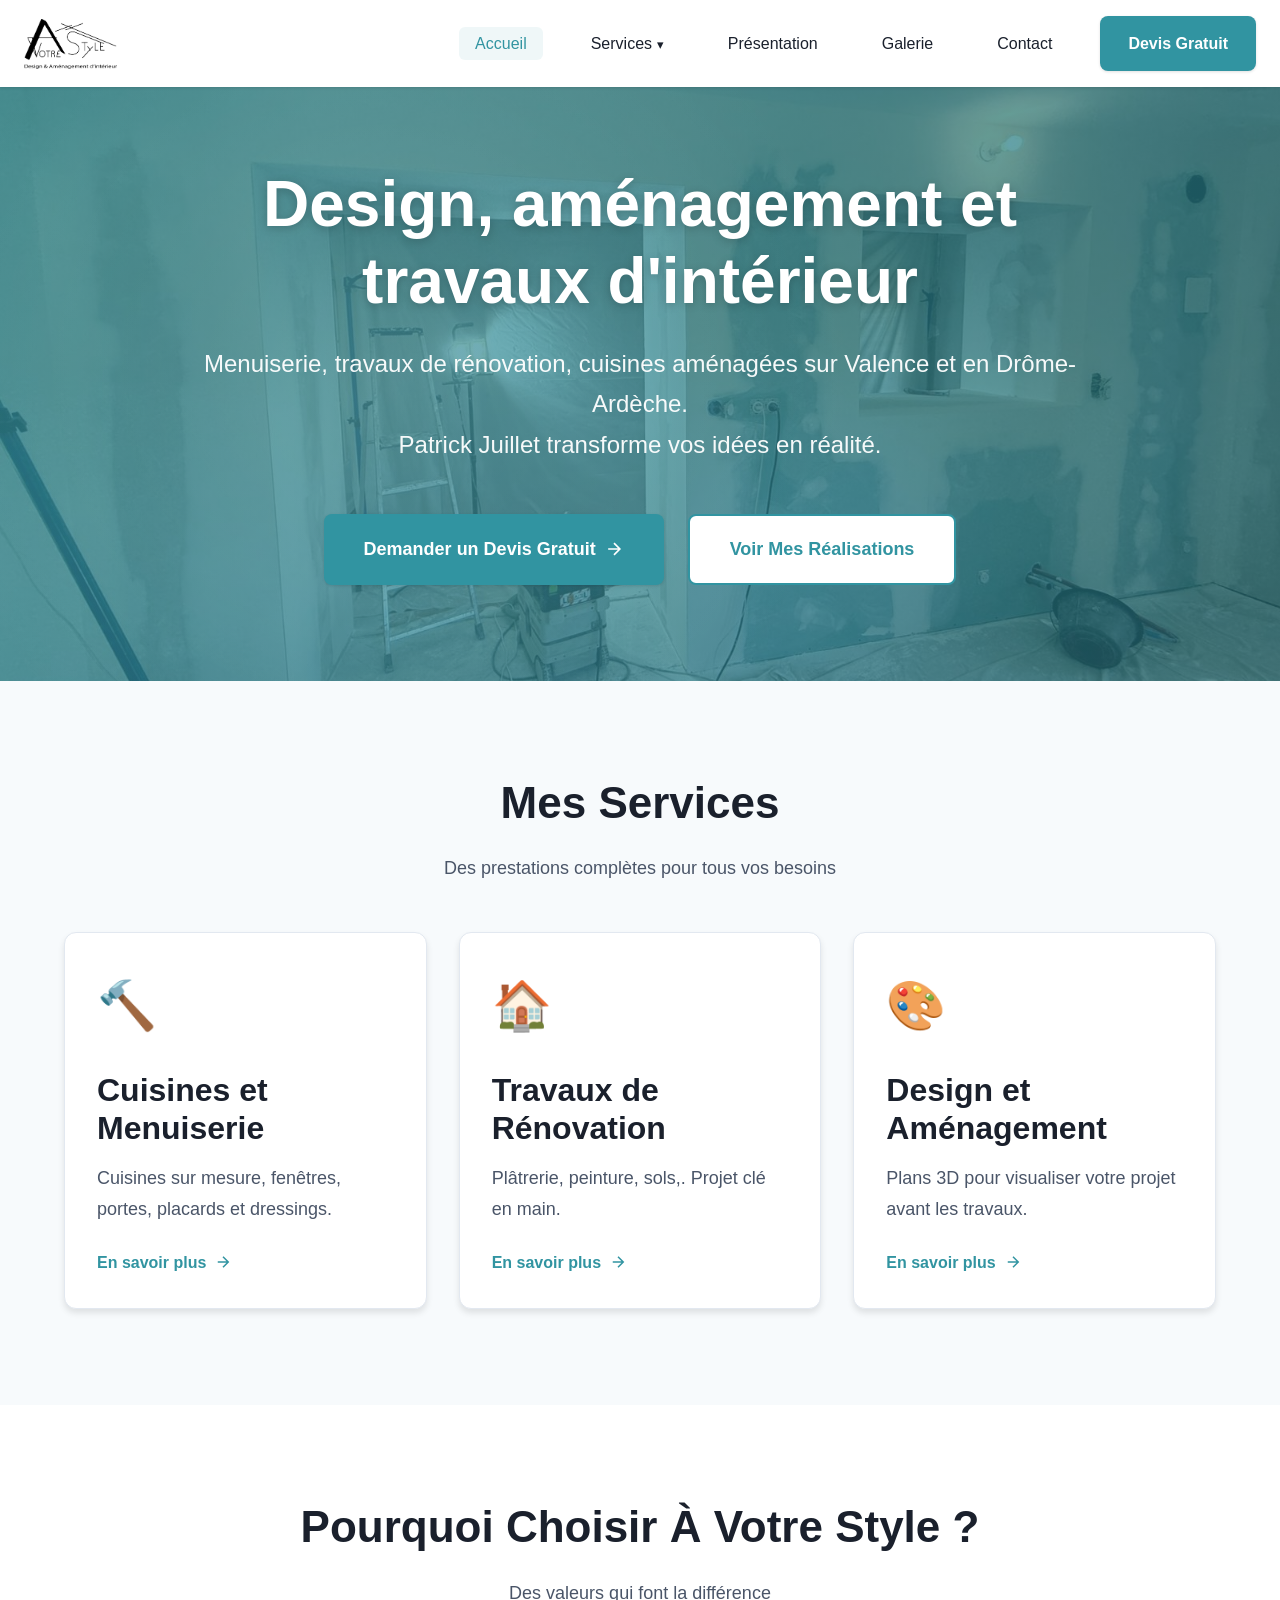
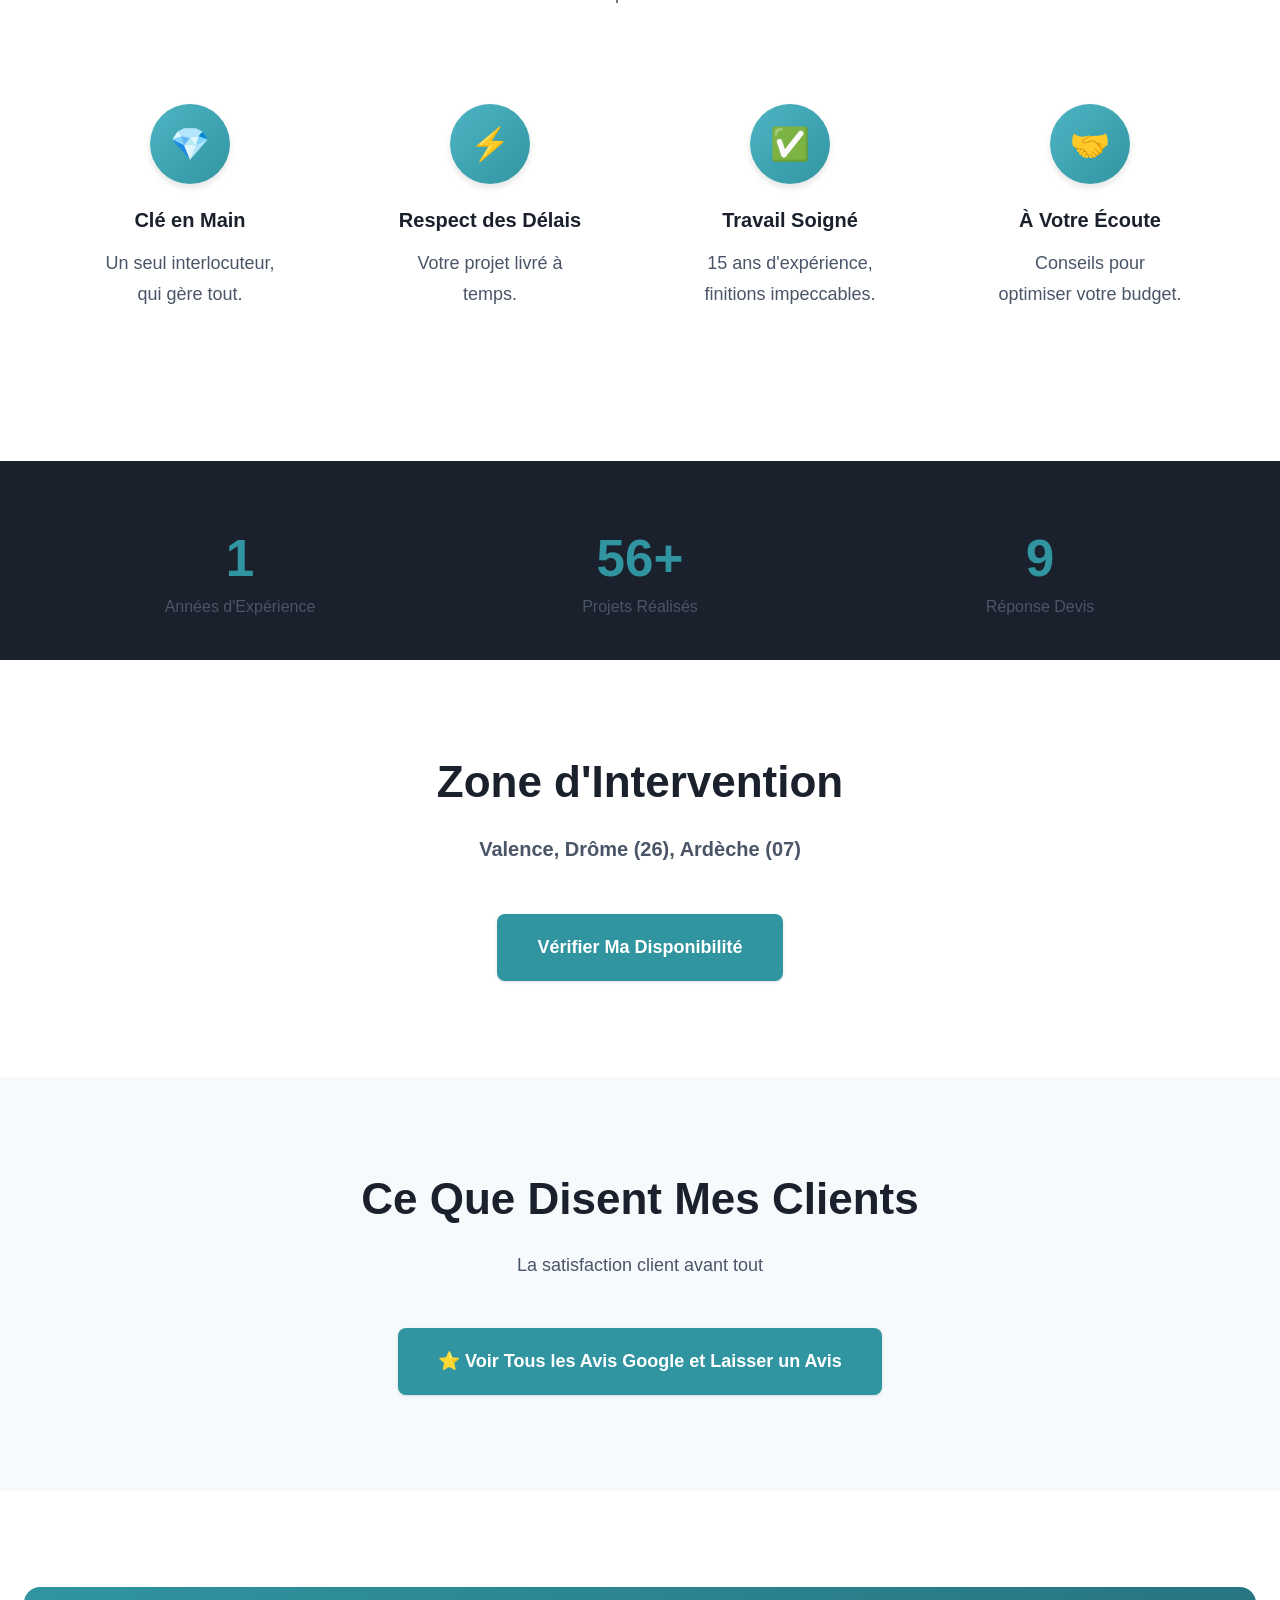
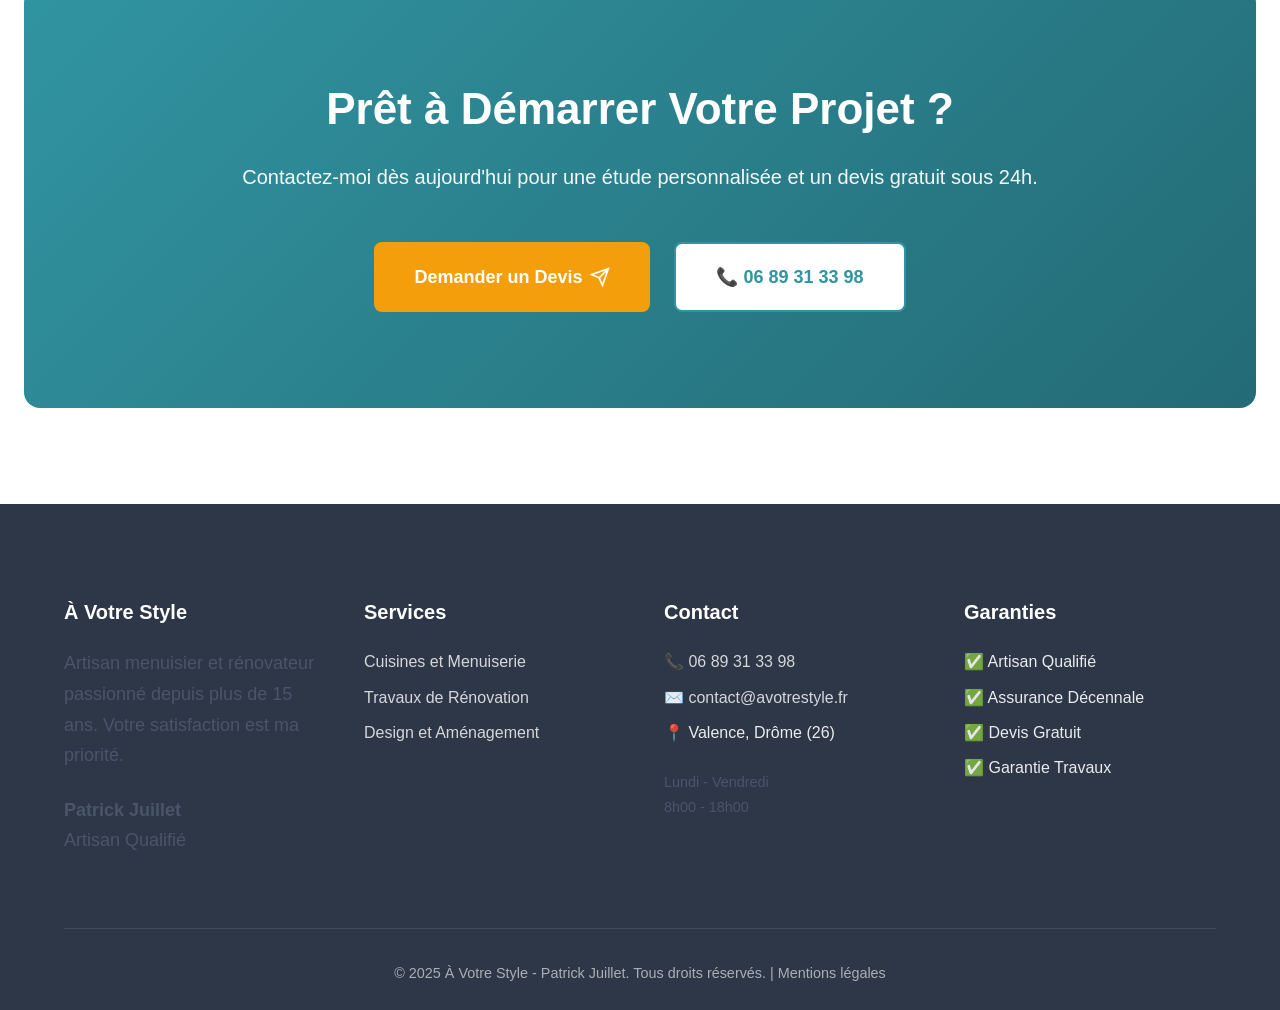
==== commit cc153d3e: "fix: audit complet - SEO, structure, nettoyage - Rebuild complet mentions-legales.html (structure HT" ====
--- a/index.html
+++ b/index.html
@@ -27,13 +27,80 @@
         gtag('js', new Date());
         gtag('config', 'G-1D14PCKE79');
     </script>
+    <link rel="icon" type="image/png" href="img/logo-a-votre-style.png">
+    <!-- Open Graph -->
+    <meta property="og:type" content="website">
+    <meta property="og:url" content="https://www.avotrestyle.fr/">
+    <meta property="og:title" content="À Votre Style | Artisan Rénovation & Menuiserie à Valence (Drôme)">
+    <meta property="og:description" content="Expert en rénovation intérieure, menuiserie sur mesure, cuisines et aménagements à Valence (Drôme). Patrick Juillet vous accompagne de A à Z.">
+    <meta property="og:image" content="https://www.avotrestyle.fr/img/logo-a-votre-style.png">
+    <meta property="og:locale" content="fr_FR">
+    <meta name="twitter:card" content="summary_large_image">
+    <!-- Schema.org LocalBusiness -->
+    <script type="application/ld+json">
+    {
+      "@context": "https://schema.org",
+      "@type": "HomeAndConstructionBusiness",
+      "name": "À Votre Style",
+      "alternateName": "A Votre Style",
+      "description": "Artisan rénovation intérieure, menuiserie sur mesure, cuisines aménagées à Valence (Drôme). Patrick Juillet.",
+      "url": "https://www.avotrestyle.fr",
+      "logo": "https://www.avotrestyle.fr/img/logo-a-votre-style.png",
+      "image": "https://www.avotrestyle.fr/img/logo-a-votre-style.png",
+      "telephone": "+33689313398",
+      "email": "contact@avotrestyle.fr",
+      "founder": {
+        "@type": "Person",
+        "name": "Patrick Juillet"
+      },
+      "address": {
+        "@type": "PostalAddress",
+        "streetAddress": "3 rue Véronique",
+        "addressLocality": "Malissard",
+        "postalCode": "26120",
+        "addressCountry": "FR"
+      },
+      "geo": {
+        "@type": "GeoCoordinates",
+        "latitude": 44.8733,
+        "longitude": 4.9219
+      },
+      "areaServed": [
+        {"@type": "AdministrativeArea", "name": "Valence"},
+        {"@type": "AdministrativeArea", "name": "Drôme"},
+        {"@type": "AdministrativeArea", "name": "Ardèche"}
+      ],
+      "openingHoursSpecification": [
+        {
+          "@type": "OpeningHoursSpecification",
+          "dayOfWeek": ["Monday","Tuesday","Wednesday","Thursday","Friday"],
+          "opens": "08:00",
+          "closes": "18:00"
+        }
+      ],
+      "priceRange": "€€",
+      "sameAs": [
+        "https://www.avotrestyle.fr"
+      ],
+      "hasOfferCatalog": {
+        "@type": "OfferCatalog",
+        "name": "Services de rénovation",
+        "itemListElement": [
+          {"@type": "Offer", "itemOffered": {"@type": "Service", "name": "Cuisines sur mesure"}},
+          {"@type": "Offer", "itemOffered": {"@type": "Service", "name": "Menuiserie (fenêtres, portes, placards)"}},
+          {"@type": "Offer", "itemOffered": {"@type": "Service", "name": "Travaux de rénovation"}},
+          {"@type": "Offer", "itemOffered": {"@type": "Service", "name": "Design et aménagement intérieur"}}
+        ]
+      }
+    }
+    </script>
 </head>
 <body>
     <!-- HEADER -->
     <header class="header" id="header">
         <nav class="nav-wrapper">
-            <a href="index.html" class="logo">
-                <img src="img/logo a votre style.png" alt="À Votre Style - Artisan Patrick Juillet" width="180" height="60" loading="eager">
+            <a href="/" class="logo">
+                <img src="img/logo-a-votre-style.png" alt="À Votre Style - Artisan Patrick Juillet" width="180" height="60" loading="eager">
             </a>
             
             <button class="menu-toggle" id="menuToggle" aria-label="Menu" aria-expanded="false">
@@ -43,7 +110,7 @@
             </button>
             
             <ul class="nav-menu" id="navMenu">
-                <li><a href="index.html" class="nav-link active">Accueil</a></li>
+                <li><a href="/" class="nav-link active">Accueil</a></li>
                 <li class="nav-services">
                     <a href="#" class="nav-link">Services</a>
                     <div class="services-dropdown">
@@ -155,7 +222,7 @@
                 <div class="feature">
                     <div class="feature-icon">✅</div>
                     <h3>Travail Soigné</h3>
-                    <p>5 ans d'expérience, finitions impeccables.</p>
+                    <p>15 ans d'expérience, finitions impeccables.</p>
                 </div>
                 
                 <div class="feature">
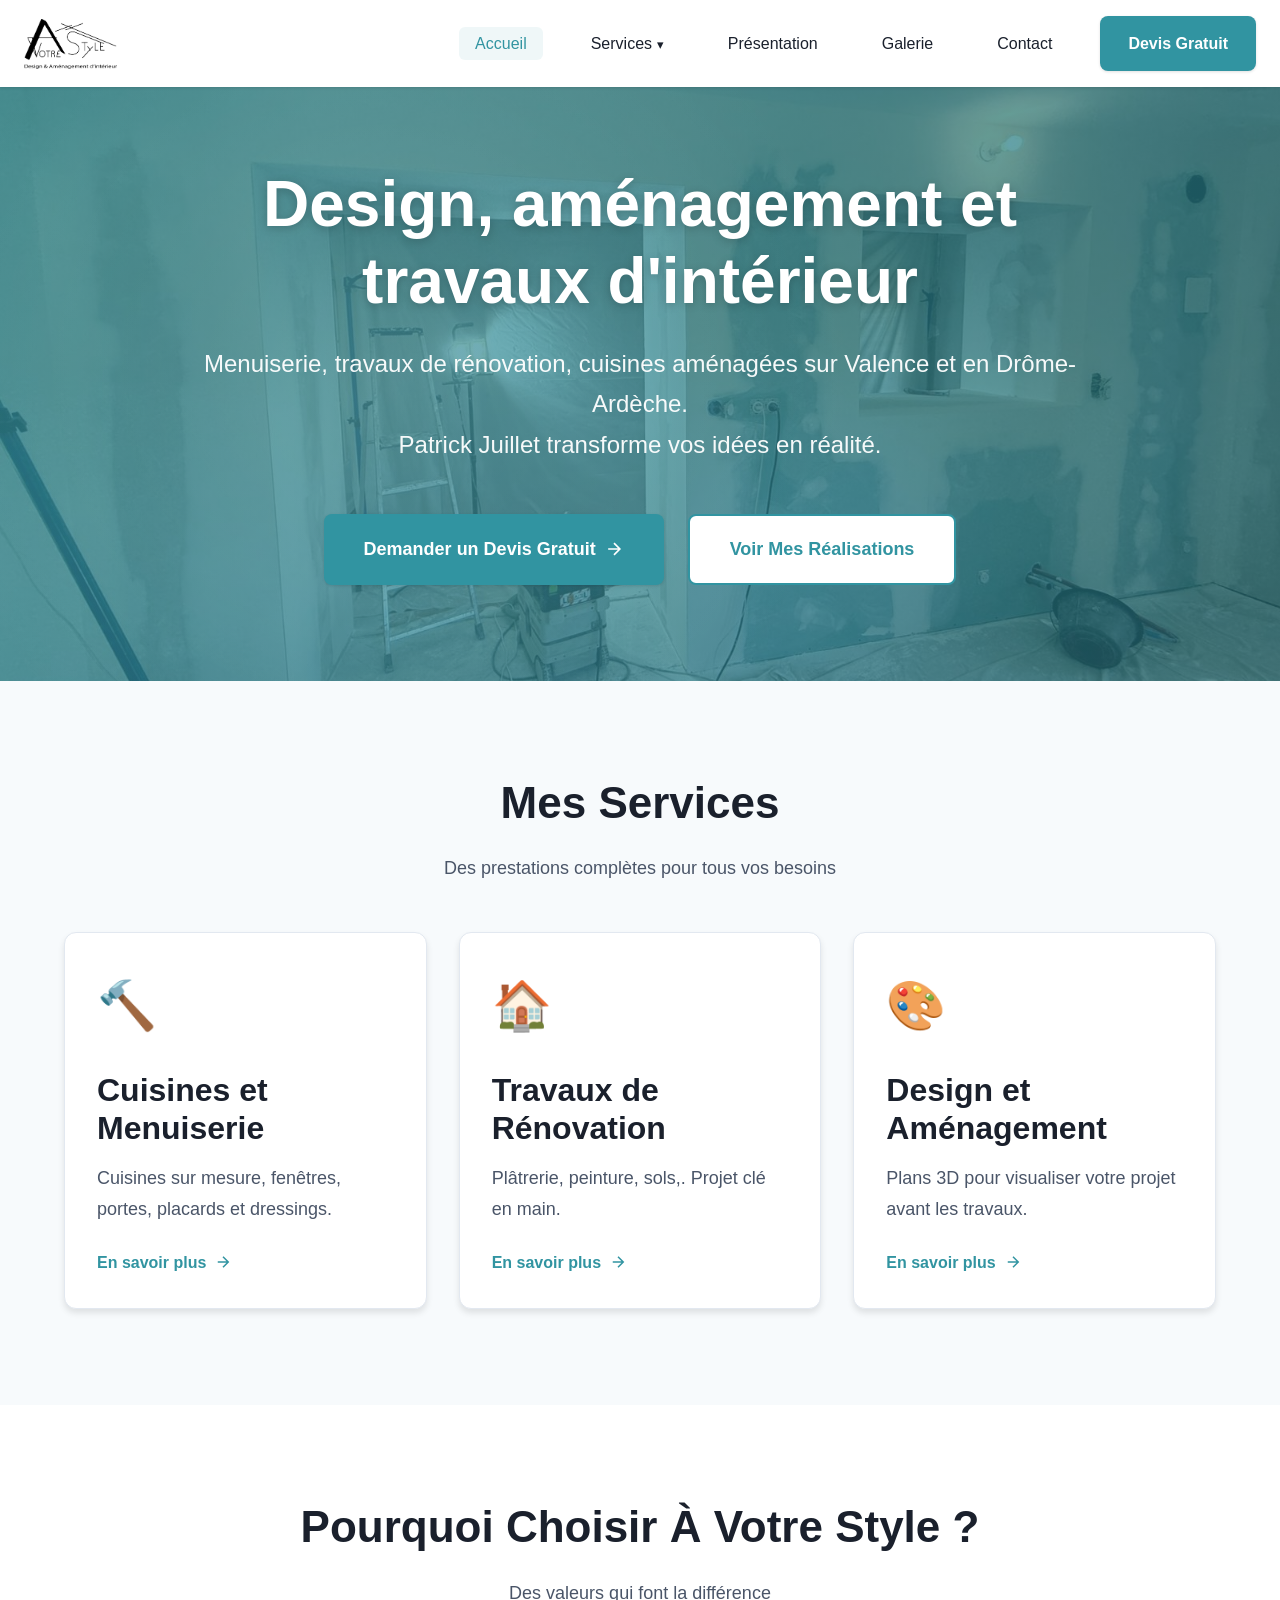
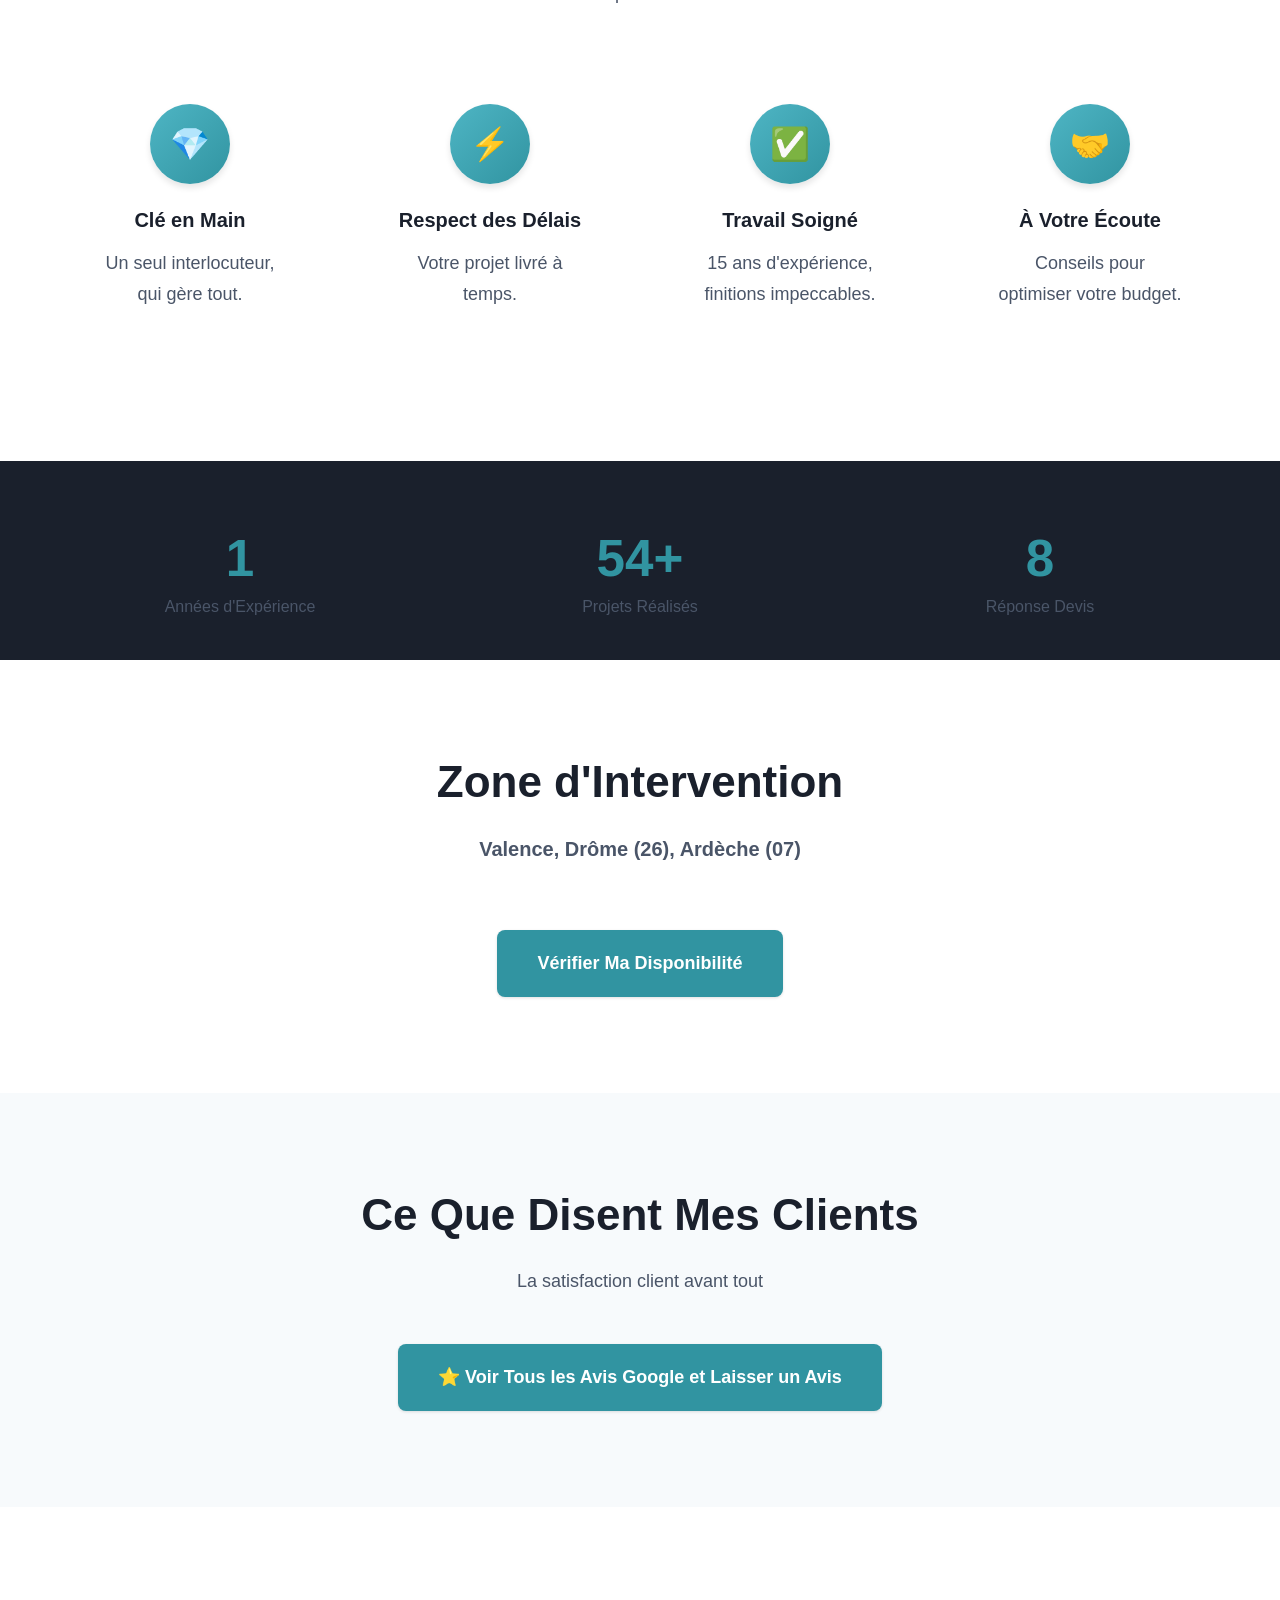
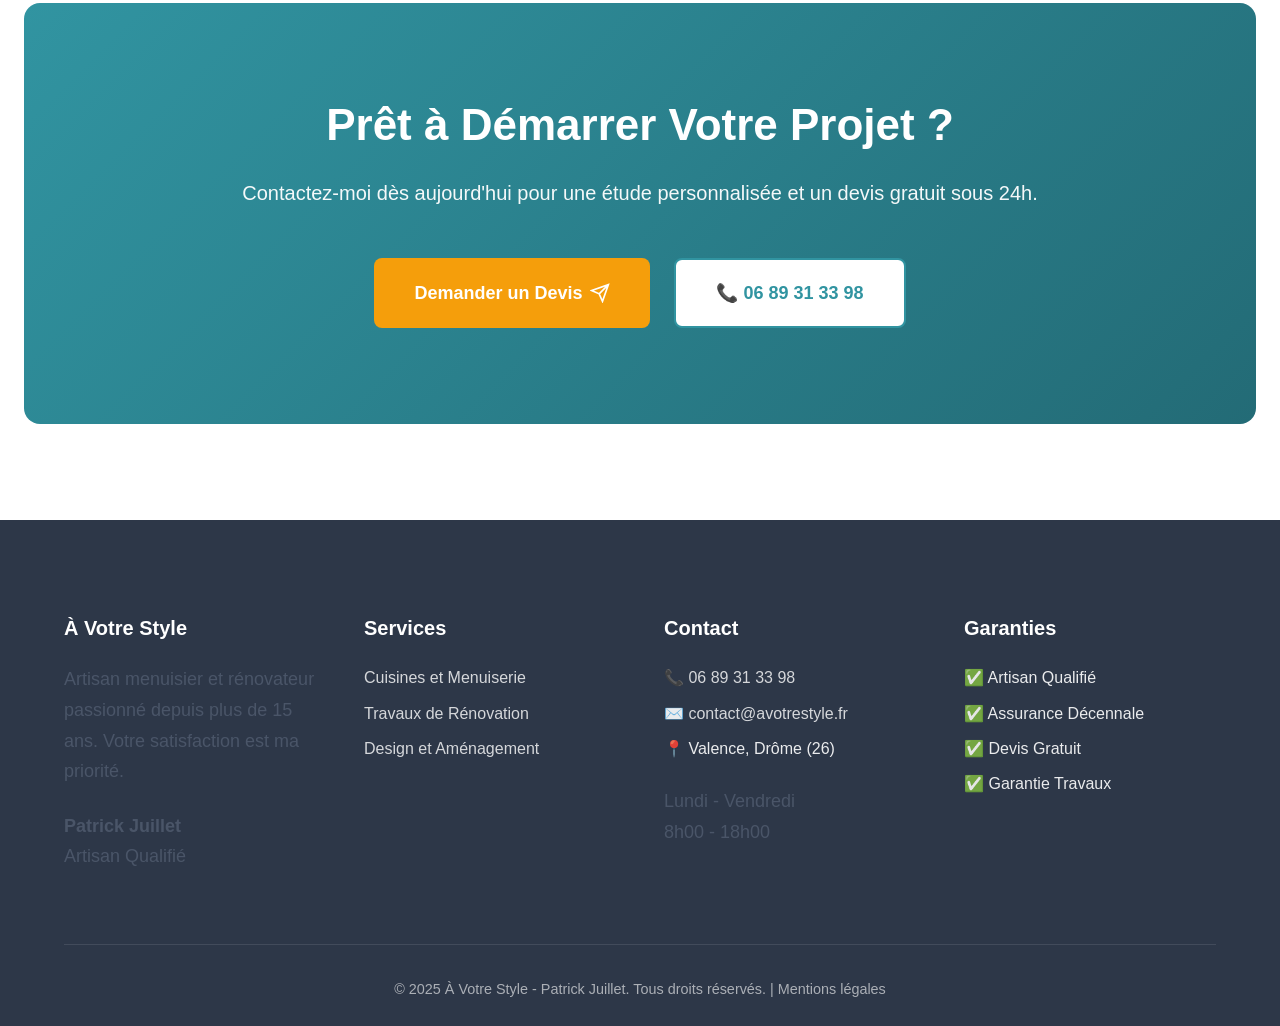
==== commit af2e790c: "style: supprimer Inter, extraire styles inline vers classes CSS, ajouter vercel.json - css/style.css" ====
--- a/index.html
+++ b/index.html
@@ -128,7 +128,7 @@
     </header>
 
     <!-- HERO SECTION -->
-    <section class="hero" style="min-height: 60vh;">
+    <section class="hero">
         <div class="hero-content">
             <h1 class="fade-in-up">Design, aménagement et travaux d'intérieur</h1>
             <p class="fade-in-up">Menuiserie, travaux de rénovation, cuisines aménagées sur Valence et en Drôme-Ardèche. <br>Patrick Juillet transforme vos idées en réalité.</p>
@@ -152,7 +152,7 @@
         <div class="container">
             <div class="text-center">
                 <h2>Mes Services</h2>
-                <p style="color: var(--gray); font-size: 1.125rem;">Des prestations complètes pour tous vos besoins</p>
+                <p class="section-lead">Des prestations complètes pour tous vos besoins</p>
             </div>
             
             <div class="cards-grid">
@@ -203,7 +203,7 @@
         <div class="container">
             <div class="text-center">
                 <h2>Pourquoi Choisir À Votre Style ?</h2>
-                <p style="color: var(--gray); font-size: 1.125rem;">Des valeurs qui font la différence</p>
+                <p class="section-lead">Des valeurs qui font la différence</p>
             </div>
             
             <div class="features-grid">
@@ -258,10 +258,10 @@
     <section class="section">
         <div class="container text-center">
             <h2>Zone d'Intervention</h2>
-            <p style="font-size: 1.25rem; color: var(--gray); max-width: 700px; margin: 0 auto;">
+            <p class="section-intro" style="font-size: 1.25rem;">
                 <strong>Valence, Drôme (26), Ardèche (07)</strong>
             </p>
-            <div style="margin-top: var(--spacing-xl);">
+            <div class="mt-xl">
                 <a href="contact.html" class="btn btn-primary btn-large">Vérifier Ma Disponibilité</a>
             </div>
         </div>
@@ -272,11 +272,11 @@
         <div class="container">
             <div class="text-center">
                 <h2>Ce Que Disent Mes Clients</h2>
-                <p style="color: var(--gray); font-size: 1.125rem;">La satisfaction client avant tout</p>
+                <p class="section-lead">La satisfaction client avant tout</p>
             </div>
         
             
-            <div style="text-align: center; margin-top: var(--spacing-xl);">
+            <div class="text-center-mt-xl">
                 <a href="https://share.google/YoFsb4uyt6JTvtIuO" target="_blank" rel="noopener noreferrer" class="btn btn-primary btn-large">
                     ⭐ Voir Tous les Avis Google et Laisser un Avis
                 </a>
@@ -289,7 +289,7 @@
         <div class="container">
             <h2>Prêt à Démarrer Votre Projet ?</h2>
             <p>Contactez-moi dès aujourd'hui pour une étude personnalisée et un devis gratuit sous 24h.</p>
-            <div style="margin-top: var(--spacing-xl); display: flex; gap: var(--spacing-md); justify-content: center; flex-wrap: wrap;">
+            <div class="flex-center mt-xl">
                 <a href="contact.html" class="btn btn-accent btn-large">
                     Demander un Devis
                     <svg width="20" height="20" viewBox="0 0 24 24" fill="none" stroke="currentColor" stroke-width="2">
@@ -310,7 +310,7 @@
                 <div>
                     <h3>À Votre Style</h3>
                     <p>Artisan menuisier et rénovateur passionné depuis plus de 15 ans. Votre satisfaction est ma priorité.</p>
-                    <p style="margin-top: var(--spacing-md);">
+                    <p class="mt-md">
                         <strong>Patrick Juillet</strong><br>
                         Artisan Qualifié
                     </p>
@@ -332,7 +332,7 @@
                         <li>✉️ <a href="mailto:contact@avotrestyle.fr">contact@avotrestyle.fr</a></li>
                         <li>📍 Valence, Drôme (26)</li>
                     </ul>
-                    <p style="margin-top: var(--spacing-md); font-size: 0.9rem;">
+                    <p class="mt-md" class="text-sm">
                         Lundi - Vendredi<br>
                         8h00 - 18h00
                     </p>
@@ -351,7 +351,7 @@
             
             <div class="footer-bottom">
                 &copy; 2025 À Votre Style - Patrick Juillet. Tous droits réservés. | 
-                <a href="mentions-legales.html" style="color: rgba(255,255,255,0.6);">Mentions légales</a>
+                <a href="mentions-legales.html">Mentions légales</a>
             </div>
         </div>
     </footer>
--- a/css/style.css
+++ b/css/style.css
@@ -26,8 +26,8 @@
     --success: #10b981;
     
     /* Typographie */
-    --font-main: 'Inter', -apple-system, BlinkMacSystemFont, 'Segoe UI', sans-serif;
-    --font-heading: 'Inter', -apple-system, BlinkMacSystemFont, 'Segoe UI', sans-serif;
+    --font-main: -apple-system, BlinkMacSystemFont, 'Segoe UI', sans-serif;
+    --font-heading: -apple-system, BlinkMacSystemFont, 'Segoe UI', sans-serif;
     
     /* Espacements */
     --spacing-xs: 0.5rem;
@@ -855,3 +855,90 @@
 .lazy.loaded {
     opacity: 1;
 }
+
+
+/* ===== HERO VARIANTS ===== */
+.hero--35 { min-height: 35vh; }
+.hero--45 { min-height: 45vh; }
+.hero--50 { min-height: 50vh; }
+.hero-lead { font-size: 1.5rem; }
+
+/* ===== LAYOUT UTILITIES ===== */
+.content-narrow { max-width: 900px; margin: 0 auto; }
+.flex-center { display: flex; gap: var(--spacing-md); justify-content: center; flex-wrap: wrap; }
+.mt-md { margin-top: var(--spacing-md); }
+.mt-lg { margin-top: var(--spacing-lg); }
+.mt-xl { margin-top: var(--spacing-xl); }
+.mt-2xl { margin-top: var(--spacing-2xl); }
+.text-center-mt-xl { text-align: center; margin-top: var(--spacing-xl); }
+
+/* ===== TEXT UTILITIES ===== */
+.section-lead { color: var(--gray); font-size: 1.125rem; }
+.section-intro { color: var(--gray); max-width: 700px; margin: 0 auto var(--spacing-2xl); }
+.text-sm-gray { font-size: 0.9rem; color: var(--gray); }
+.text-primary-bold { color: var(--primary); font-weight: 600; }
+
+/* ===== CARD VARIANTS ===== */
+.card-white { background: var(--white); padding: var(--spacing-lg); border-radius: 12px; box-shadow: var(--shadow-md); }
+.card-featured { background: var(--white); border-radius: 12px; overflow: hidden; box-shadow: var(--shadow-md); border: 3px solid var(--primary); }
+.card-light { background: var(--bg-light); padding: var(--spacing-xl); border-radius: 12px; margin-bottom: var(--spacing-lg); }
+.card-primary-box { background: var(--primary); color: white; padding: var(--spacing-xl); border-radius: 12px; text-align: center; }
+.card-primary-box h3 { color: white; }
+.card-gradient { background: linear-gradient(135deg, var(--primary-light), var(--primary)); padding: var(--spacing-3xl); border-radius: 16px; color: white; text-align: center; }
+.card-gradient h3,
+.card-gradient p { color: white; }
+
+/* ===== IMAGES ===== */
+.img-rounded { width: 100%; border-radius: 12px; box-shadow: var(--shadow-lg); }
+.img-cover { width: 100%; height: 250px; object-fit: cover; }
+
+/* ===== STEP / PROCESS COMPONENT ===== */
+.step-card { text-align: center; padding: var(--spacing-lg); background: var(--white); border-radius: 12px; box-shadow: var(--shadow-md); }
+.step-number { width: 60px; height: 60px; background: var(--primary); color: white; border-radius: 50%; display: flex; align-items: center; justify-content: center; margin: 0 auto var(--spacing-md); font-size: 1.5rem; font-weight: 700; }
+.step-number--white { background: white; color: var(--primary); }
+
+/* ===== CONTACT / INFO COMPONENTS ===== */
+.contact-row { display: flex; align-items: flex-start; gap: var(--spacing-md); margin-bottom: var(--spacing-md); }
+.contact-row:last-child { margin-bottom: 0; }
+.schedule-row { display: flex; justify-content: space-between; padding: 0.5rem 0; }
+.schedule-row--border { border-bottom: 1px solid var(--gray-lighter); }
+.schedule-box { margin-top: var(--spacing-lg); padding: var(--spacing-lg); background: white; border: 2px solid var(--gray-lighter); border-radius: 12px; }
+
+/* ===== UTILITIES ===== */
+.list-none { list-style: none; padding: 0; }
+.btn-full { width: 100%; justify-content: center; }
+
+/* ===== FILTER BUTTONS (galerie) ===== */
+.filter-bar { display: flex; gap: 0.25rem; justify-content: center; flex-wrap: wrap; }
+.filter-btn { padding: 0.4rem 0.8rem; border: 1px solid var(--primary); background: transparent; color: var(--primary); border-radius: 50px; font-weight: 600; cursor: pointer; transition: var(--transition); font-size: 0.85rem; }
+.filter-btn:hover,
+.filter-btn.active { background: var(--primary); color: white; }
+
+/* ===== GRID UTILITIES ===== */
+.grid-two-col { display: grid; grid-template-columns: 1fr 1fr; gap: var(--spacing-2xl); align-items: center; margin-top: var(--spacing-xl); }
+.grid-auto-300 { display: grid; grid-template-columns: repeat(auto-fit, minmax(300px, 1fr)); gap: var(--spacing-lg); }
+.grid-auto-280 { display: grid; grid-template-columns: repeat(auto-fit, minmax(280px, 1fr)); gap: var(--spacing-lg); margin-top: var(--spacing-2xl); }
+.grid-auto-200 { display: grid; grid-template-columns: repeat(auto-fit, minmax(200px, 1fr)); gap: var(--spacing-xl); }
+
+/* ===== FOOTER ===== */
+.footer-bottom a { color: rgba(255,255,255,0.6); }
+.footer-bottom a:hover { color: var(--primary-light); }
+
+/* ===== ADDITIONAL TEXT UTILITIES ===== */
+.text-primary { color: var(--primary); }
+.text-gray { color: var(--gray); }
+.text-white { color: white; }
+.font-bold { font-weight: 600; }
+.label-dark { font-weight: 600; color: var(--dark); }
+.card-white-center { background: var(--white); padding: var(--spacing-xl); border-radius: 12px; box-shadow: var(--shadow-md); text-align: center; }
+.order-1 { order: 1; }
+.order-2 { order: 2; }
+.mb-sm { margin-bottom: var(--spacing-sm); }
+.mb-md { margin-bottom: var(--spacing-md); }
+.mb-xl { margin-bottom: var(--spacing-xl); }
+.notice-box { background: var(--bg-light); border-left: 4px solid var(--success); padding: var(--spacing-md) var(--spacing-lg); margin-bottom: var(--spacing-xl); border-radius: 6px; }
+
+/* ===== ICON & FONT SIZE UTILITIES ===== */
+.emoji-icon { font-size: 3rem; margin-bottom: var(--spacing-md); }
+.text-sm { font-size: 0.95rem; }
+.mb-2xl { margin-bottom: var(--spacing-2xl); }
--- a/css/style.css
+++ b/css/style.css
@@ -26,8 +26,8 @@
     --success: #10b981;
     
     /* Typographie */
-    --font-main: 'Inter', -apple-system, BlinkMacSystemFont, 'Segoe UI', sans-serif;
-    --font-heading: 'Inter', -apple-system, BlinkMacSystemFont, 'Segoe UI', sans-serif;
+    --font-main: -apple-system, BlinkMacSystemFont, 'Segoe UI', sans-serif;
+    --font-heading: -apple-system, BlinkMacSystemFont, 'Segoe UI', sans-serif;
     
     /* Espacements */
     --spacing-xs: 0.5rem;
@@ -855,3 +855,90 @@
 .lazy.loaded {
     opacity: 1;
 }
+
+
+/* ===== HERO VARIANTS ===== */
+.hero--35 { min-height: 35vh; }
+.hero--45 { min-height: 45vh; }
+.hero--50 { min-height: 50vh; }
+.hero-lead { font-size: 1.5rem; }
+
+/* ===== LAYOUT UTILITIES ===== */
+.content-narrow { max-width: 900px; margin: 0 auto; }
+.flex-center { display: flex; gap: var(--spacing-md); justify-content: center; flex-wrap: wrap; }
+.mt-md { margin-top: var(--spacing-md); }
+.mt-lg { margin-top: var(--spacing-lg); }
+.mt-xl { margin-top: var(--spacing-xl); }
+.mt-2xl { margin-top: var(--spacing-2xl); }
+.text-center-mt-xl { text-align: center; margin-top: var(--spacing-xl); }
+
+/* ===== TEXT UTILITIES ===== */
+.section-lead { color: var(--gray); font-size: 1.125rem; }
+.section-intro { color: var(--gray); max-width: 700px; margin: 0 auto var(--spacing-2xl); }
+.text-sm-gray { font-size: 0.9rem; color: var(--gray); }
+.text-primary-bold { color: var(--primary); font-weight: 600; }
+
+/* ===== CARD VARIANTS ===== */
+.card-white { background: var(--white); padding: var(--spacing-lg); border-radius: 12px; box-shadow: var(--shadow-md); }
+.card-featured { background: var(--white); border-radius: 12px; overflow: hidden; box-shadow: var(--shadow-md); border: 3px solid var(--primary); }
+.card-light { background: var(--bg-light); padding: var(--spacing-xl); border-radius: 12px; margin-bottom: var(--spacing-lg); }
+.card-primary-box { background: var(--primary); color: white; padding: var(--spacing-xl); border-radius: 12px; text-align: center; }
+.card-primary-box h3 { color: white; }
+.card-gradient { background: linear-gradient(135deg, var(--primary-light), var(--primary)); padding: var(--spacing-3xl); border-radius: 16px; color: white; text-align: center; }
+.card-gradient h3,
+.card-gradient p { color: white; }
+
+/* ===== IMAGES ===== */
+.img-rounded { width: 100%; border-radius: 12px; box-shadow: var(--shadow-lg); }
+.img-cover { width: 100%; height: 250px; object-fit: cover; }
+
+/* ===== STEP / PROCESS COMPONENT ===== */
+.step-card { text-align: center; padding: var(--spacing-lg); background: var(--white); border-radius: 12px; box-shadow: var(--shadow-md); }
+.step-number { width: 60px; height: 60px; background: var(--primary); color: white; border-radius: 50%; display: flex; align-items: center; justify-content: center; margin: 0 auto var(--spacing-md); font-size: 1.5rem; font-weight: 700; }
+.step-number--white { background: white; color: var(--primary); }
+
+/* ===== CONTACT / INFO COMPONENTS ===== */
+.contact-row { display: flex; align-items: flex-start; gap: var(--spacing-md); margin-bottom: var(--spacing-md); }
+.contact-row:last-child { margin-bottom: 0; }
+.schedule-row { display: flex; justify-content: space-between; padding: 0.5rem 0; }
+.schedule-row--border { border-bottom: 1px solid var(--gray-lighter); }
+.schedule-box { margin-top: var(--spacing-lg); padding: var(--spacing-lg); background: white; border: 2px solid var(--gray-lighter); border-radius: 12px; }
+
+/* ===== UTILITIES ===== */
+.list-none { list-style: none; padding: 0; }
+.btn-full { width: 100%; justify-content: center; }
+
+/* ===== FILTER BUTTONS (galerie) ===== */
+.filter-bar { display: flex; gap: 0.25rem; justify-content: center; flex-wrap: wrap; }
+.filter-btn { padding: 0.4rem 0.8rem; border: 1px solid var(--primary); background: transparent; color: var(--primary); border-radius: 50px; font-weight: 600; cursor: pointer; transition: var(--transition); font-size: 0.85rem; }
+.filter-btn:hover,
+.filter-btn.active { background: var(--primary); color: white; }
+
+/* ===== GRID UTILITIES ===== */
+.grid-two-col { display: grid; grid-template-columns: 1fr 1fr; gap: var(--spacing-2xl); align-items: center; margin-top: var(--spacing-xl); }
+.grid-auto-300 { display: grid; grid-template-columns: repeat(auto-fit, minmax(300px, 1fr)); gap: var(--spacing-lg); }
+.grid-auto-280 { display: grid; grid-template-columns: repeat(auto-fit, minmax(280px, 1fr)); gap: var(--spacing-lg); margin-top: var(--spacing-2xl); }
+.grid-auto-200 { display: grid; grid-template-columns: repeat(auto-fit, minmax(200px, 1fr)); gap: var(--spacing-xl); }
+
+/* ===== FOOTER ===== */
+.footer-bottom a { color: rgba(255,255,255,0.6); }
+.footer-bottom a:hover { color: var(--primary-light); }
+
+/* ===== ADDITIONAL TEXT UTILITIES ===== */
+.text-primary { color: var(--primary); }
+.text-gray { color: var(--gray); }
+.text-white { color: white; }
+.font-bold { font-weight: 600; }
+.label-dark { font-weight: 600; color: var(--dark); }
+.card-white-center { background: var(--white); padding: var(--spacing-xl); border-radius: 12px; box-shadow: var(--shadow-md); text-align: center; }
+.order-1 { order: 1; }
+.order-2 { order: 2; }
+.mb-sm { margin-bottom: var(--spacing-sm); }
+.mb-md { margin-bottom: var(--spacing-md); }
+.mb-xl { margin-bottom: var(--spacing-xl); }
+.notice-box { background: var(--bg-light); border-left: 4px solid var(--success); padding: var(--spacing-md) var(--spacing-lg); margin-bottom: var(--spacing-xl); border-radius: 6px; }
+
+/* ===== ICON & FONT SIZE UTILITIES ===== */
+.emoji-icon { font-size: 3rem; margin-bottom: var(--spacing-md); }
+.text-sm { font-size: 0.95rem; }
+.mb-2xl { margin-bottom: var(--spacing-2xl); }
